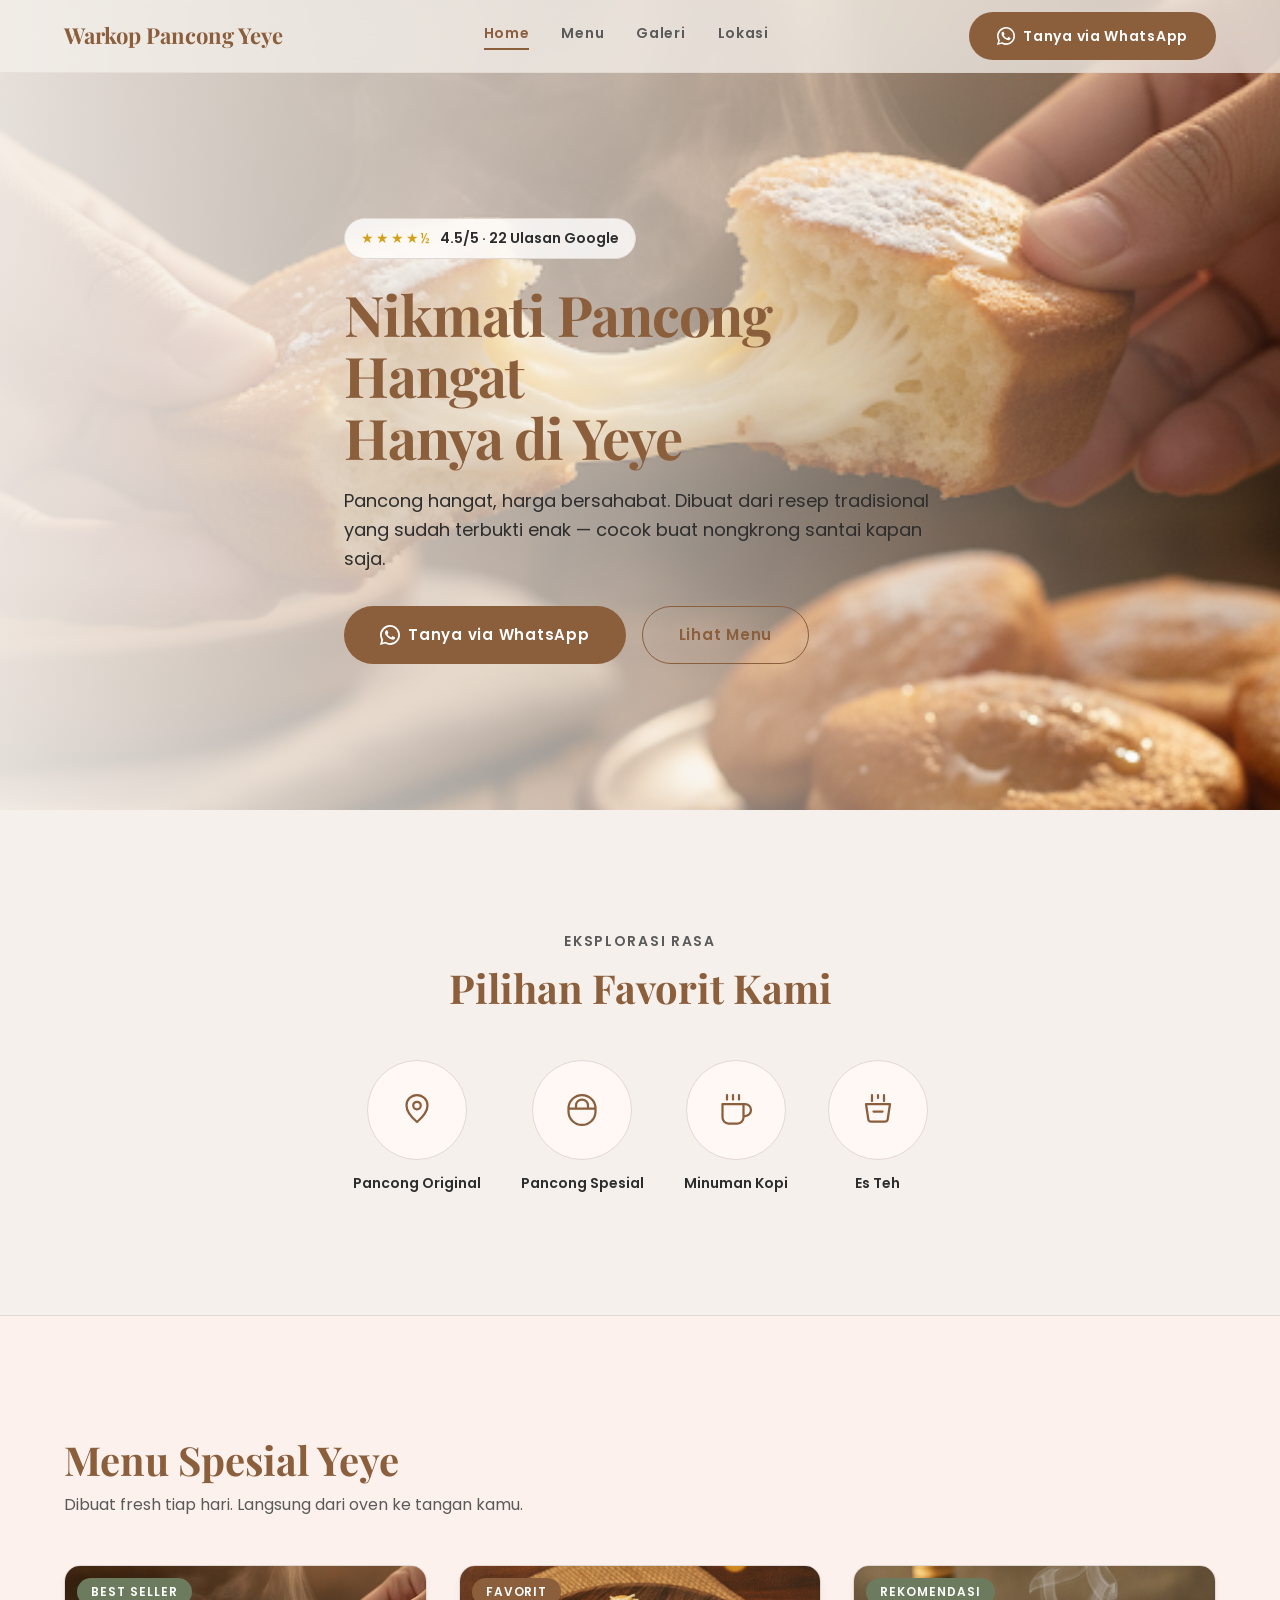
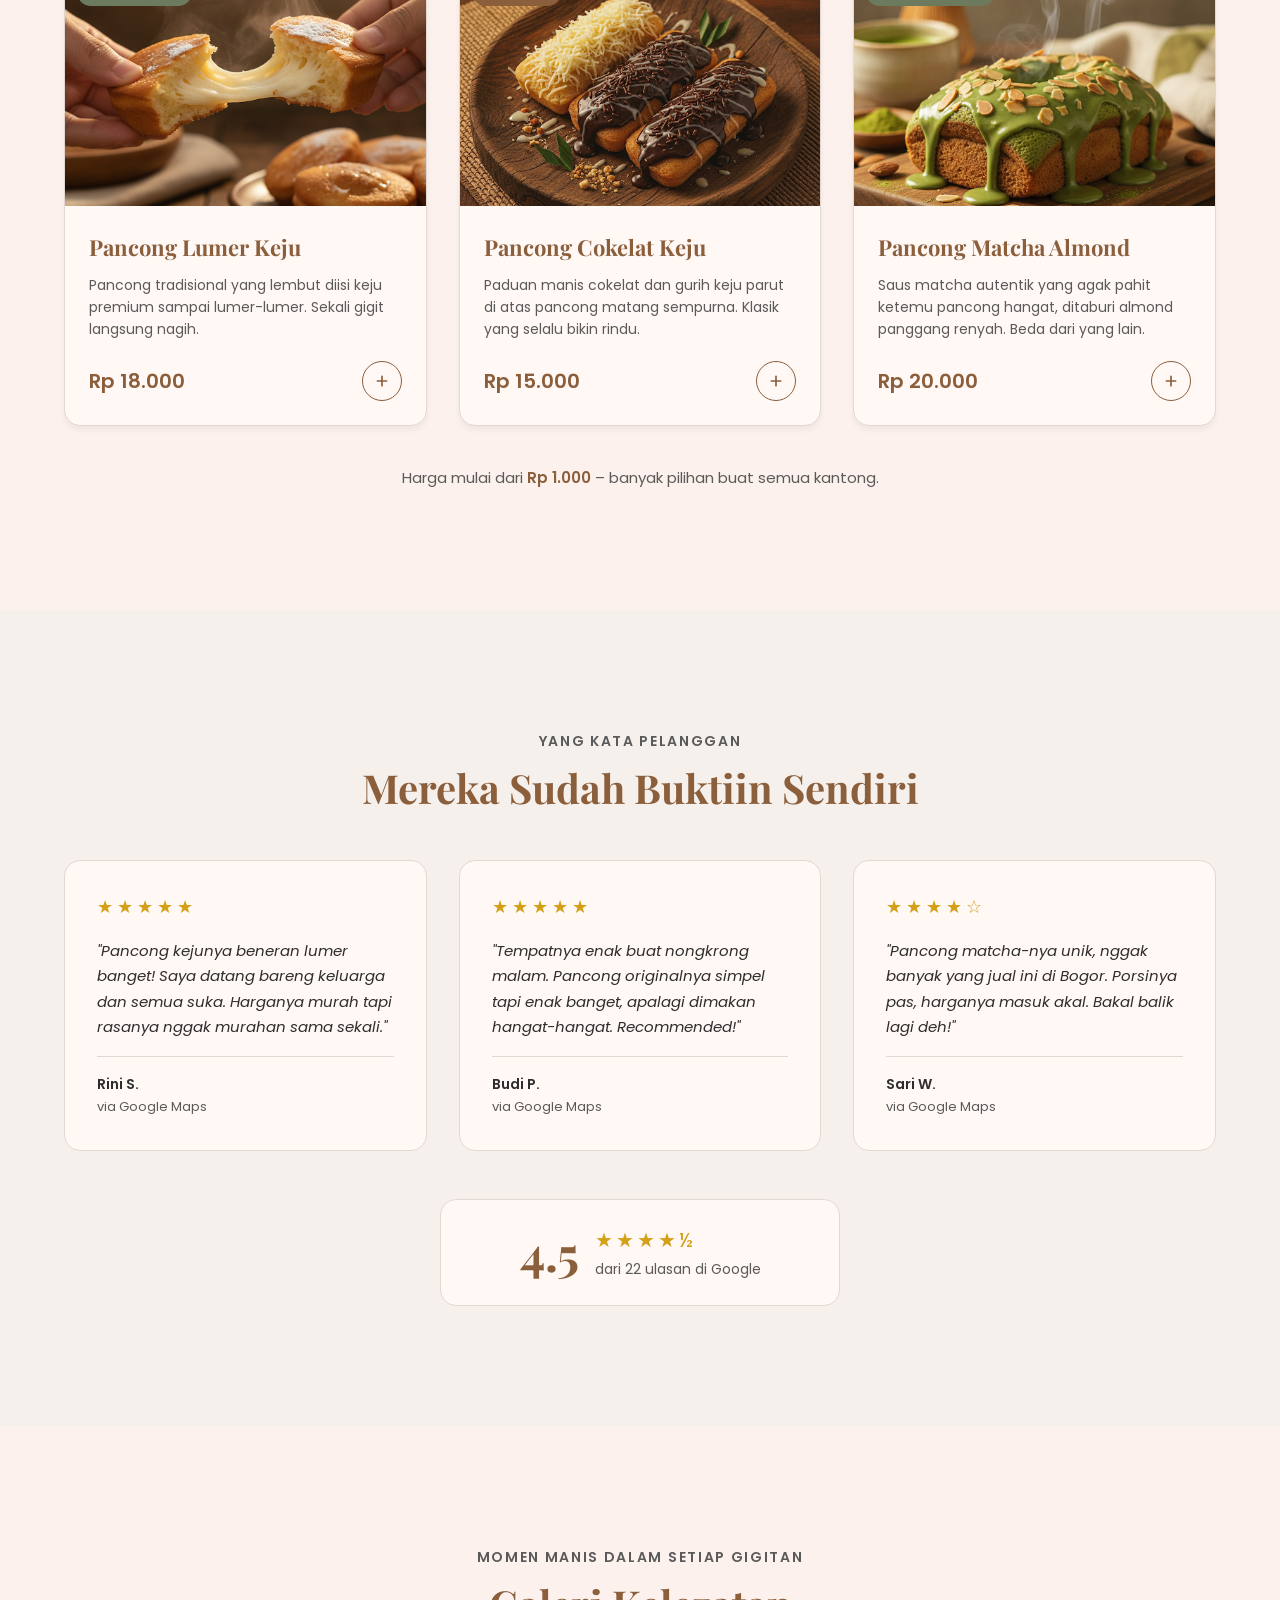
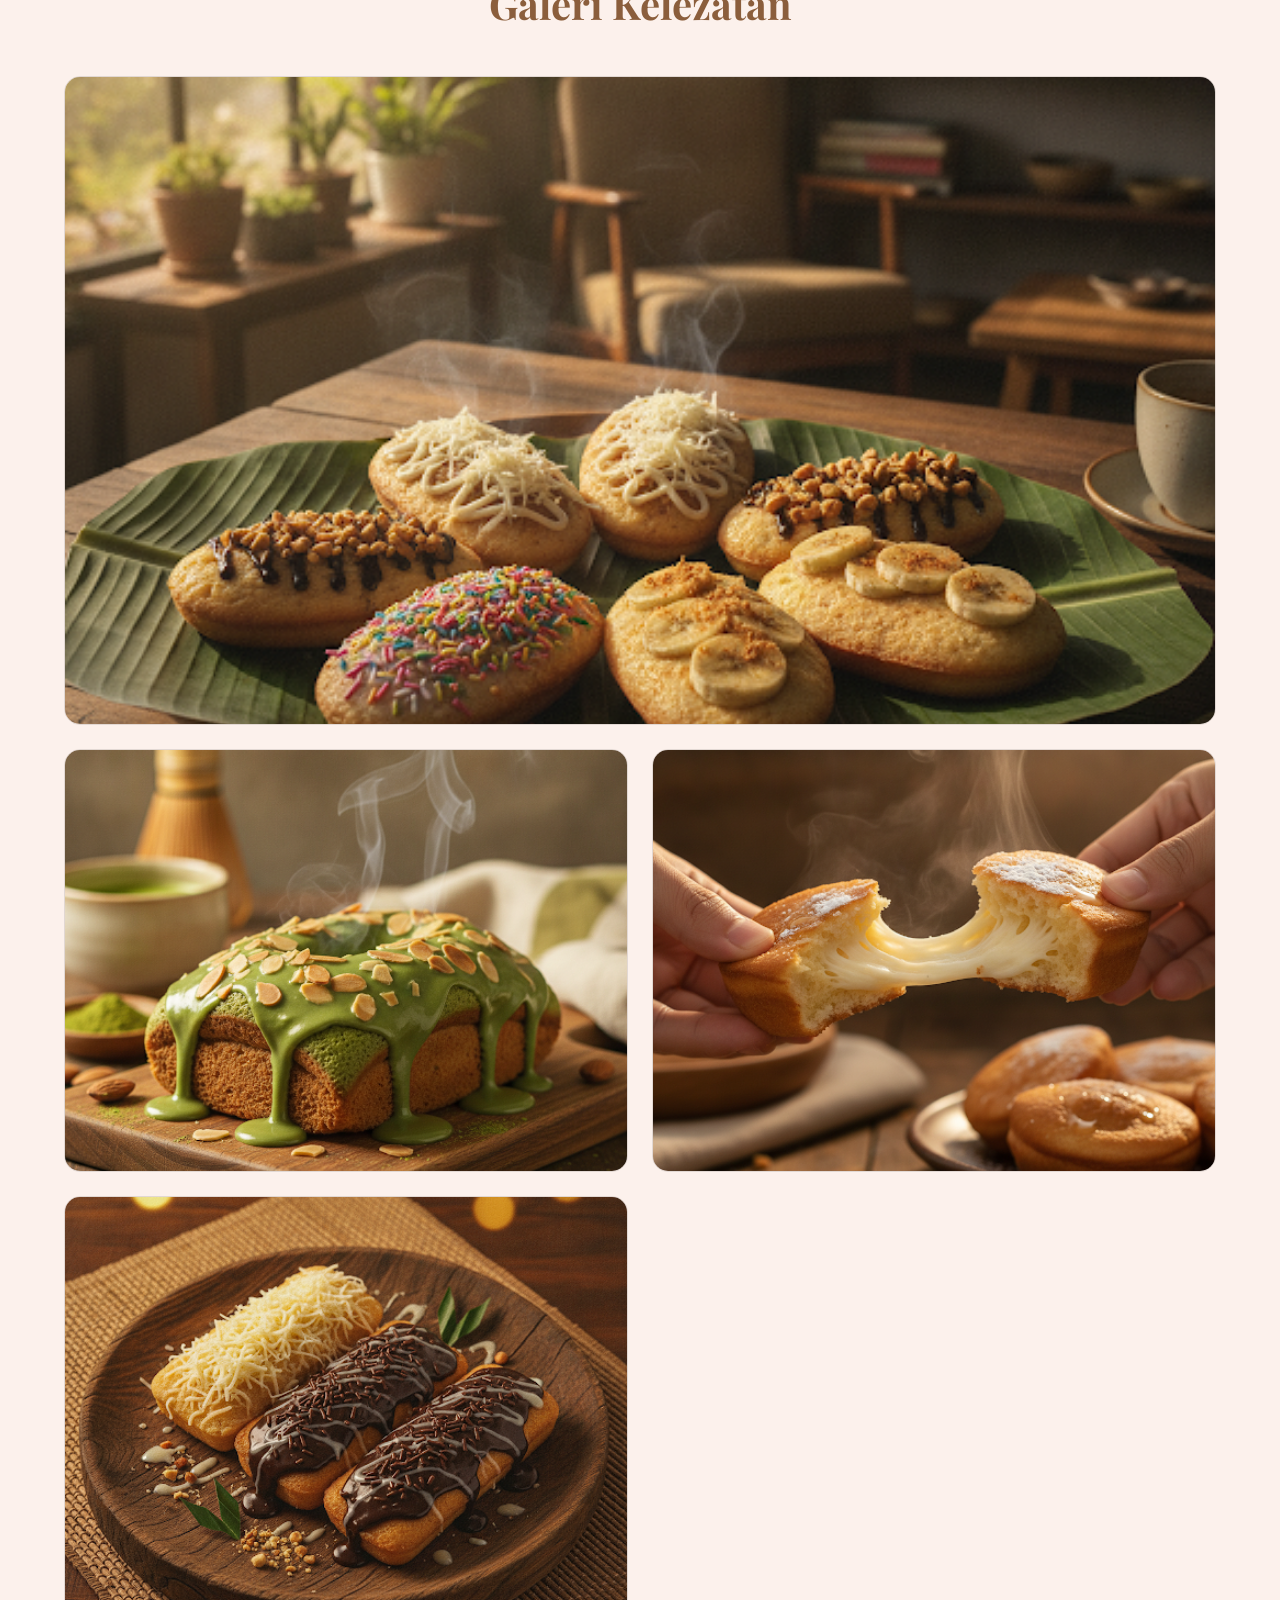
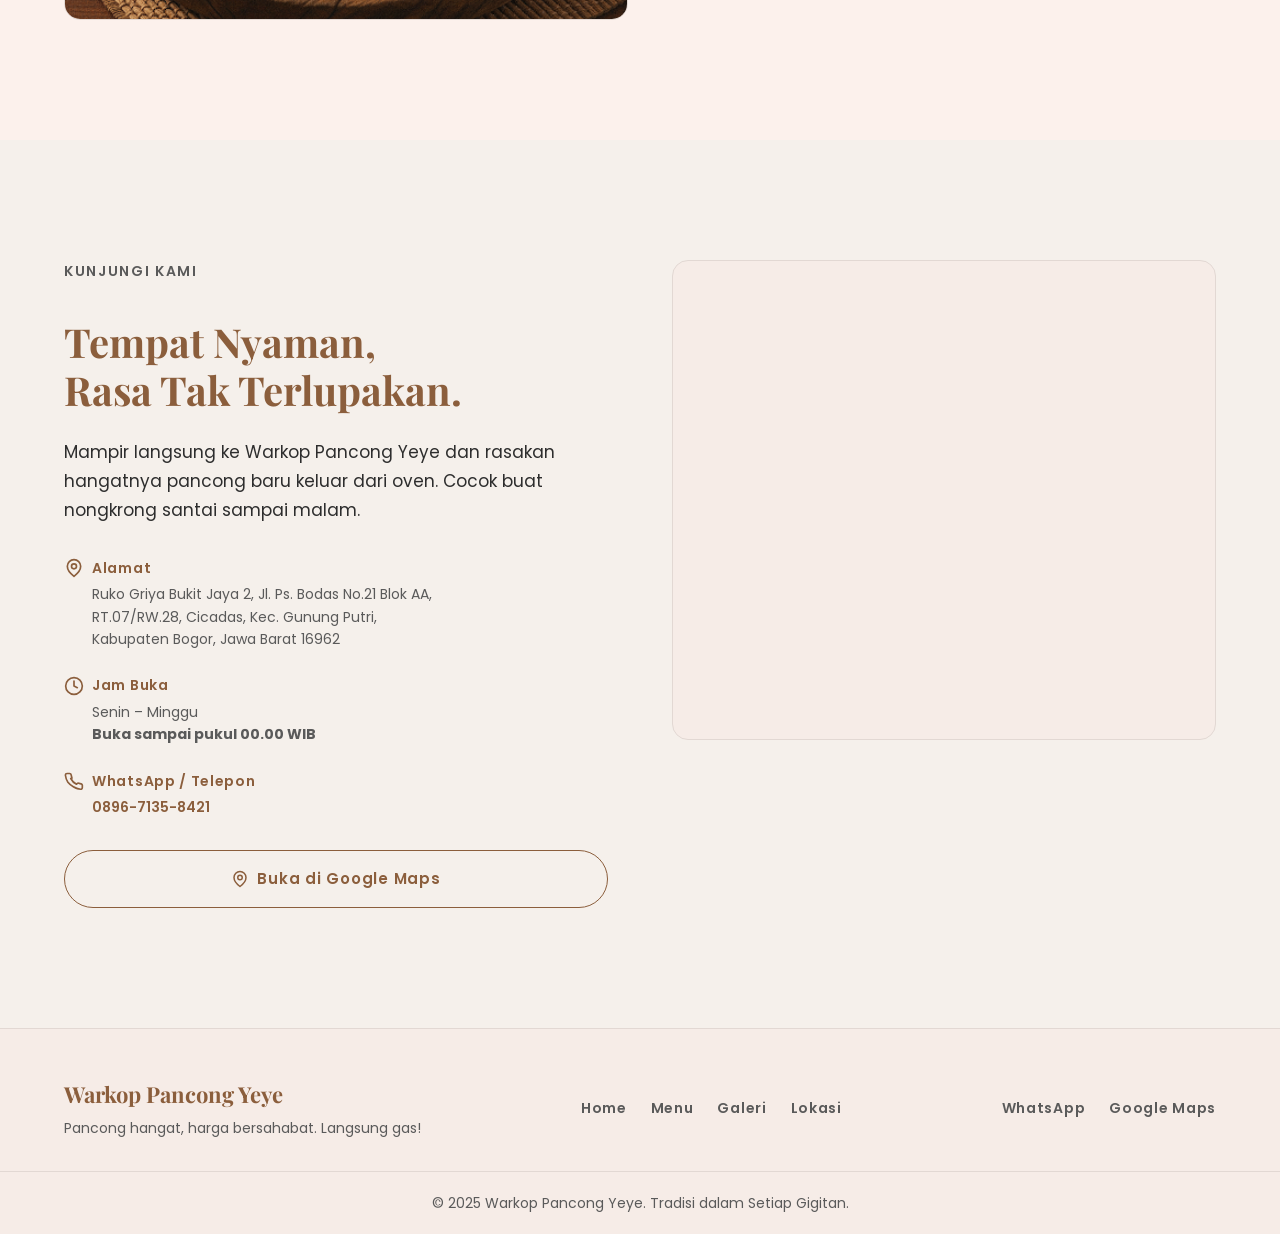
==== index.html @ 8c271899 "Initial commit" ====
<!DOCTYPE html>
<html lang="id">
<head>
  <meta charset="UTF-8" />
  <meta name="viewport" content="width=device-width, initial-scale=1.0" />

  <!-- SEO Primary -->
  <title>Warkop Pancong Yeye – Pancong Hangat di Bogor, Harga Mulai Rp 1.000</title>
  <link rel="icon" type="image/svg+xml" href="data:image/svg+xml,<svg xmlns='http://www.w3.org/2000/svg' viewBox='0 0 100 100'><text y='.9em' font-size='90'>☕</text></svg>" />
  <meta name="description" content="Warkop Pancong Yeye, warkop lokal di Bogor yang menjual kue pancong hangat dengan topping keju, cokelat, dan matcha. Rating 4.5/5 dari Google. Harga Rp 1.000–Rp 25.000. Buka sampai tengah malam!" />
  <meta name="robots" content="index, follow" />
  <link rel="canonical" href="https://warkoppancongyeye.id/" />

  <!-- Open Graph -->
  <meta property="og:type" content="restaurant" />
  <meta property="og:site_name" content="Warkop Pancong Yeye" />
  <meta property="og:title" content="Warkop Pancong Yeye – Pancong Hangat di Bogor" />
  <meta property="og:description" content="Pancong hangat, harga bersahabat. Rating 4.5/5 dari 22 ulasan Google. Mampir ke Warkop Pancong Yeye di Gunung Putri, Bogor!" />
  <meta property="og:image" content="stitch_assets/Pancong_Cheese_Pull_Apart.jpg" />
  <meta property="og:url" content="https://warkoppancongyeye.id/" />
  <meta property="og:locale" content="id_ID" />

  <!-- Google Fonts -->
  <link rel="preconnect" href="https://fonts.googleapis.com" />
  <link rel="preconnect" href="https://fonts.gstatic.com" crossorigin />
  <link
    rel="stylesheet"
    href="https://fonts.googleapis.com/css2?family=Playfair+Display:wght@700&family=Poppins:wght@400;600&display=swap"
    media="print"
    onload="this.media='all'"
  />

  <!-- Stylesheet -->
  <link rel="stylesheet" href="style.css" media="print" onload="this.media='all'" />
  <noscript>
    <link rel="stylesheet" href="https://fonts.googleapis.com/css2?family=Playfair+Display:wght@700&family=Poppins:wght@400;600&display=swap" />
    <link rel="stylesheet" href="style.css" />
  </noscript>

  <!-- Schema Markup JSON-LD: CafeOrCoffeeShop -->
  <script type="application/ld+json">
  {
    "@context": "https://schema.org",
    "@type": "CafeOrCoffeeShop",
    "name": "Warkop Pancong Yeye",
    "description": "Warkop lokal di Bogor yang menjual kue pancong hangat dengan berbagai topping. Harga mulai Rp 1.000 hingga Rp 25.000.",
    "url": "https://warkoppancongyeye.id/",
    "telephone": "+6208967135-8421",
    "priceRange": "Rp 1.000 – Rp 25.000",
    "servesCuisine": "Indonesian",
    "aggregateRating": {
      "@type": "AggregateRating",
      "ratingValue": "4.5",
      "reviewCount": "22",
      "bestRating": "5"
    },
    "address": {
      "@type": "PostalAddress",
      "streetAddress": "Ruko Griya Bukit Jaya 2, Jl. Ps. Bodas No.21 Blok AA, RT.07/RW.28, Cicadas",
      "addressLocality": "Kecamatan Gunung Putri",
      "addressRegion": "Kabupaten Bogor",
      "postalCode": "16962",
      "addressCountry": "ID"
    },
    "geo": {
      "@type": "GeoCoordinates",
      "latitude": "-6.4603",
      "longitude": "106.9734"
    },
    "openingHoursSpecification": {
      "@type": "OpeningHoursSpecification",
      "dayOfWeek": ["Monday","Tuesday","Wednesday","Thursday","Friday","Saturday","Sunday"],
      "opens": "00:00",
      "closes": "00:00"
    },
    "image": "stitch_assets/Pancong_Cheese_Pull_Apart.jpg",
    "hasMap": "https://maps.google.com/?q=Warkop+Pancong+Yeye+Gunung+Putri+Bogor"
  }
  </script>
</head>
<body>

  <!-- ======================== HEADER / NAVBAR ======================== -->
  <header id="site-header" role="banner">
    <div class="nav-container">
      <a href="#hero" class="nav-logo" aria-label="Warkop Pancong Yeye – Kembali ke atas">
        Warkop Pancong Yeye
      </a>

      <!-- Desktop Nav -->
      <nav id="main-nav" aria-label="Navigasi utama">
        <a href="#hero" class="nav-link nav-link--active">Home</a>
        <a href="#menu" class="nav-link">Menu</a>
        <a href="#galeri" class="nav-link">Galeri</a>
        <a href="#lokasi" class="nav-link">Lokasi</a>
      </nav>

      <a
        href="https://wa.me/6208967135842"
        class="btn btn--primary btn--wa"
        target="_blank"
        rel="noopener noreferrer"
        aria-label="Tanya via WhatsApp – membuka tab baru"
      >
        <svg xmlns="http://www.w3.org/2000/svg" width="18" height="18" viewBox="0 0 24 24" fill="currentColor" aria-hidden="true" focusable="false">
          <path d="M17.472 14.382c-.297-.149-1.758-.867-2.03-.967-.273-.099-.471-.148-.67.15-.197.297-.767.966-.94 1.164-.173.199-.347.223-.644.075-.297-.15-1.255-.463-2.39-1.475-.883-.788-1.48-1.761-1.653-2.059-.173-.297-.018-.458.13-.606.134-.133.298-.347.446-.52.149-.174.198-.298.298-.497.099-.198.05-.371-.025-.52-.075-.149-.669-1.612-.916-2.207-.242-.579-.487-.5-.669-.51-.173-.008-.371-.01-.57-.01-.198 0-.52.074-.792.372-.272.297-1.04 1.016-1.04 2.479 0 1.462 1.065 2.875 1.213 3.074.149.198 2.096 3.2 5.077 4.487.709.306 1.262.489 1.694.625.712.227 1.36.195 1.871.118.571-.085 1.758-.719 2.006-1.413.248-.694.248-1.289.173-1.413-.074-.124-.272-.198-.57-.347z"/>
          <path d="M12 0C5.373 0 0 5.373 0 12c0 2.125.558 4.122 1.528 5.855L0 24l6.335-1.652A11.954 11.954 0 0 0 12 24c6.627 0 12-5.373 12-12S18.627 0 12 0zm0 21.818a9.818 9.818 0 0 1-5.006-1.37l-.36-.214-3.727.977.995-3.634-.234-.373A9.818 9.818 0 1 1 12 21.818z"/>
        </svg>
        Tanya via WhatsApp
      </a>

      <!-- Hamburger mobile -->
      <button
        id="hamburger-btn"
        class="hamburger"
        aria-controls="mobile-menu"
        aria-expanded="false"
        aria-label="Buka menu navigasi"
      >
        <span class="hamburger__bar"></span>
        <span class="hamburger__bar"></span>
        <span class="hamburger__bar"></span>
      </button>
    </div>

    <!-- Mobile Menu -->
    <div id="mobile-menu" class="mobile-menu" aria-hidden="true">
      <nav aria-label="Navigasi mobile">
        <a href="#hero" class="mobile-nav-link">Home</a>
        <a href="#menu" class="mobile-nav-link">Menu</a>
        <a href="#galeri" class="mobile-nav-link">Galeri</a>
        <a href="#lokasi" class="mobile-nav-link">Lokasi</a>
      </nav>
      <a
        href="https://wa.me/6208967135842"
        class="btn btn--primary btn--wa btn--full"
        target="_blank"
        rel="noopener noreferrer"
        aria-label="Tanya via WhatsApp – membuka tab baru"
      >
        Tanya via WhatsApp
      </a>
    </div>
  </header>

  <main id="main-content">

    <!-- ======================== HERO ======================== -->
    <section id="hero" class="hero" aria-labelledby="hero-heading">
      <div class="hero__bg-wrapper" aria-hidden="true">
        <img
          src="stitch_assets/Pancong_Cheese_Pull_Apart.jpg"
          alt=""
          class="hero__bg-img"
          width="1920"
          height="1080"
          fetchpriority="high"
        />
        <div class="hero__overlay"></div>
      </div>

      <div class="container hero__content">
        <!-- Rating Badge -->
        <div class="badge" role="img" aria-label="Rating 4.5 dari 5 berdasarkan 22 ulasan Google">
          <span class="badge__stars" aria-hidden="true">★★★★½</span>
          <span class="badge__text">4.5/5 · 22 Ulasan Google</span>
        </div>

        <h1 id="hero-heading" class="hero__title">
          Nikmati Pancong Hangat<br />Hanya di Yeye
        </h1>

        <p class="hero__subtitle">
          Pancong hangat, harga bersahabat. Dibuat dari resep tradisional yang sudah terbukti enak — cocok buat nongkrong santai kapan saja.
        </p>

        <div class="hero__cta-group">
          <a
            href="https://wa.me/6208967135842"
            class="btn btn--primary btn--lg btn--wa"
            target="_blank"
            rel="noopener noreferrer"
            aria-label="Tanya via WhatsApp – membuka tab baru"
          >
            <svg xmlns="http://www.w3.org/2000/svg" width="20" height="20" viewBox="0 0 24 24" fill="currentColor" aria-hidden="true" focusable="false">
              <path d="M17.472 14.382c-.297-.149-1.758-.867-2.03-.967-.273-.099-.471-.148-.67.15-.197.297-.767.966-.94 1.164-.173.199-.347.223-.644.075-.297-.15-1.255-.463-2.39-1.475-.883-.788-1.48-1.761-1.653-2.059-.173-.297-.018-.458.13-.606.134-.133.298-.347.446-.52.149-.174.198-.298.298-.497.099-.198.05-.371-.025-.52-.075-.149-.669-1.612-.916-2.207-.242-.579-.487-.5-.669-.51-.173-.008-.371-.01-.57-.01-.198 0-.52.074-.792.372-.272.297-1.04 1.016-1.04 2.479 0 1.462 1.065 2.875 1.213 3.074.149.198 2.096 3.2 5.077 4.487.709.306 1.262.489 1.694.625.712.227 1.36.195 1.871.118.571-.085 1.758-.719 2.006-1.413.248-.694.248-1.289.173-1.413-.074-.124-.272-.198-.57-.347z"/>
              <path d="M12 0C5.373 0 0 5.373 0 12c0 2.125.558 4.122 1.528 5.855L0 24l6.335-1.652A11.954 11.954 0 0 0 12 24c6.627 0 12-5.373 12-12S18.627 0 12 0zm0 21.818a9.818 9.818 0 0 1-5.006-1.37l-.36-.214-3.727.977.995-3.634-.234-.373A9.818 9.818 0 1 1 12 21.818z"/>
            </svg>
            Tanya via WhatsApp
          </a>
          <a href="#menu" class="btn btn--outline btn--lg">Lihat Menu</a>
        </div>
      </div>
    </section>

    <!-- ======================== KATEGORI IKON ======================== -->
    <section class="section categories" aria-labelledby="categories-heading">
      <div class="container">
        <div class="section__header section__header--center">
          <p class="section__eyebrow">Eksplorasi Rasa</p>
          <h2 id="categories-heading" class="section__title">Pilihan Favorit Kami</h2>
        </div>

        <div class="categories__grid" role="list">
          <!-- Cat 1 -->
          <div class="category-item" role="listitem">
            <div class="category-item__circle" aria-hidden="true">
              <svg xmlns="http://www.w3.org/2000/svg" width="36" height="36" viewBox="0 0 24 24" fill="none" stroke="currentColor" stroke-width="1.5" stroke-linecap="round" stroke-linejoin="round" aria-hidden="true" focusable="false">
                <path d="M12 2a7 7 0 0 1 7 7c0 4-3.5 8-7 11-3.5-3-7-7-7-11a7 7 0 0 1 7-7z"/>
                <circle cx="12" cy="9" r="2.5"/>
              </svg>
            </div>
            <span class="category-item__label">Pancong Original</span>
          </div>

          <!-- Cat 2 -->
          <div class="category-item" role="listitem">
            <div class="category-item__circle" aria-hidden="true">
              <svg xmlns="http://www.w3.org/2000/svg" width="36" height="36" viewBox="0 0 24 24" fill="none" stroke="currentColor" stroke-width="1.5" stroke-linecap="round" stroke-linejoin="round" aria-hidden="true" focusable="false">
                <path d="M3 11h18M3 11a9 9 0 0 1 18 0M3 11v2a9 9 0 0 0 18 0v-2M8 11V9a4 4 0 0 1 8 0v2"/>
              </svg>
            </div>
            <span class="category-item__label">Pancong Spesial</span>
          </div>

          <!-- Cat 3 -->
          <div class="category-item" role="listitem">
            <div class="category-item__circle" aria-hidden="true">
              <svg xmlns="http://www.w3.org/2000/svg" width="36" height="36" viewBox="0 0 24 24" fill="none" stroke="currentColor" stroke-width="1.5" stroke-linecap="round" stroke-linejoin="round" aria-hidden="true" focusable="false">
                <path d="M17 8h1a4 4 0 0 1 0 8h-1M3 8h14v9a4 4 0 0 1-4 4H7a4 4 0 0 1-4-4ZM6 2v3M10 2v3M14 2v3"/>
              </svg>
            </div>
            <span class="category-item__label">Minuman Kopi</span>
          </div>

          <!-- Cat 4 -->
          <div class="category-item" role="listitem">
            <div class="category-item__circle" aria-hidden="true">
              <svg xmlns="http://www.w3.org/2000/svg" width="36" height="36" viewBox="0 0 24 24" fill="none" stroke="currentColor" stroke-width="1.5" stroke-linecap="round" stroke-linejoin="round" aria-hidden="true" focusable="false">
                <path d="M8 2v4M12 2v2M16 2v4M4 8h16l-1.5 10a2 2 0 0 1-2 1.8H7.5a2 2 0 0 1-2-1.8Z"/>
                <path d="M9 13h6"/>
              </svg>
            </div>
            <span class="category-item__label">Es Teh</span>
          </div>
        </div>
      </div>
    </section>

    <!-- ======================== MENU ======================== -->
    <section id="menu" class="section menu" aria-labelledby="menu-heading">
      <div class="container">
        <div class="section__header">
          <div>
            <h2 id="menu-heading" class="section__title">Menu Spesial Yeye</h2>
            <p class="section__subtitle">Dibuat fresh tiap hari. Langsung dari oven ke tangan kamu.</p>
          </div>
        </div>

        <div class="menu__grid">

          <!-- Card 1: Pancong Lumer Keju -->
          <article class="menu-card" aria-label="Pancong Lumer Keju">
            <div class="menu-card__img-wrap">
              <button
                class="menu-card__img-btn"
                aria-label="Lihat foto Pancong Lumer Keju lebih besar"
                data-lightbox-src="stitch_assets/Pancong_Cheese_Pull_Apart.jpg"
                data-lightbox-alt="Pancong Lumer Keju Warkop Pancong Yeye – keju meleleh dari dalam pancong yang masih mengepul"
                data-lightbox-caption="Pancong Lumer Keju — Rp 18.000"
              >
                <img
                  src="stitch_assets/Pancong_Cheese_Pull_Apart.jpg"
                  alt="Pancong Lumer Keju Warkop Pancong Yeye – keju meleleh dari dalam pancong yang masih mengepul"
                  class="menu-card__img"
                  width="600"
                  height="400"
                  loading="lazy"
                />
                <span class="menu-card__zoom-hint" aria-hidden="true">
                  <svg xmlns="http://www.w3.org/2000/svg" width="20" height="20" viewBox="0 0 24 24" fill="none" stroke="currentColor" stroke-width="2" stroke-linecap="round" stroke-linejoin="round"><circle cx="11" cy="11" r="8"/><path d="M21 21l-4.35-4.35M11 8v6M8 11h6"/></svg>
                </span>
              </button>
              <span class="menu-card__badge menu-card__badge--green">Best Seller</span>
            </div>
            <div class="menu-card__body">
              <h3 class="menu-card__name">Pancong Lumer Keju</h3>
              <p class="menu-card__desc">Pancong tradisional yang lembut diisi keju premium sampai lumer-lumer. Sekali gigit langsung nagih.</p>
              <div class="menu-card__footer">
                <span class="menu-card__price">Rp 18.000</span>
                <a
                  href="https://wa.me/6208967135842?text=Halo%20Kak%2C%20Pancong%20Lumer%20Keju%20ready%20ga%20ya%3F"
                  class="menu-card__order-btn"
                  target="_blank"
                  rel="noopener noreferrer"
                  aria-label="Pesan Pancong Lumer Keju via WhatsApp"
                >
                  <svg xmlns="http://www.w3.org/2000/svg" width="16" height="16" viewBox="0 0 24 24" fill="none" stroke="currentColor" stroke-width="2.5" stroke-linecap="round" stroke-linejoin="round" aria-hidden="true" focusable="false"><path d="M12 5v14M5 12h14"/></svg>
                </a>
              </div>
            </div>
          </article>

          <!-- Card 2: Pancong Cokelat Keju -->
          <article class="menu-card" aria-label="Pancong Cokelat Keju">
            <div class="menu-card__img-wrap">
              <button
                class="menu-card__img-btn"
                aria-label="Lihat foto Pancong Cokelat Keju lebih besar"
                data-lightbox-src="stitch_assets/Pancong_Chocolate_Cheese.jpg"
                data-lightbox-alt="Pancong Cokelat Keju Warkop Pancong Yeye – cokelat dan keju parut di atas pancong gurih"
                data-lightbox-caption="Pancong Cokelat Keju — Rp 15.000"
              >
                <img
                  src="stitch_assets/Pancong_Chocolate_Cheese.jpg"
                  alt="Pancong Cokelat Keju Warkop Pancong Yeye – cokelat dan keju parut di atas pancong gurih"
                  class="menu-card__img"
                  width="600"
                  height="400"
                  loading="lazy"
                />
                <span class="menu-card__zoom-hint" aria-hidden="true">
                  <svg xmlns="http://www.w3.org/2000/svg" width="20" height="20" viewBox="0 0 24 24" fill="none" stroke="currentColor" stroke-width="2" stroke-linecap="round" stroke-linejoin="round"><circle cx="11" cy="11" r="8"/><path d="M21 21l-4.35-4.35M11 8v6M8 11h6"/></svg>
                </span>
              </button>
              <span class="menu-card__badge menu-card__badge--brown">Favorit</span>
            </div>
            <div class="menu-card__body">
              <h3 class="menu-card__name">Pancong Cokelat Keju</h3>
              <p class="menu-card__desc">Paduan manis cokelat dan gurih keju parut di atas pancong matang sempurna. Klasik yang selalu bikin rindu.</p>
              <div class="menu-card__footer">
                <span class="menu-card__price">Rp 15.000</span>
                <a
                  href="https://wa.me/6208967135842?text=Halo%20Kak%2C%20Pancong%20Cokelat%20Keju%20ready%20ga%20ya%3F"
                  class="menu-card__order-btn"
                  target="_blank"
                  rel="noopener noreferrer"
                  aria-label="Pesan Pancong Cokelat Keju via WhatsApp"
                >
                  <svg xmlns="http://www.w3.org/2000/svg" width="16" height="16" viewBox="0 0 24 24" fill="none" stroke="currentColor" stroke-width="2.5" stroke-linecap="round" stroke-linejoin="round" aria-hidden="true" focusable="false"><path d="M12 5v14M5 12h14"/></svg>
                </a>
              </div>
            </div>
          </article>

          <!-- Card 3: Pancong Matcha Almond -->
          <article class="menu-card" aria-label="Pancong Matcha Almond">
            <div class="menu-card__img-wrap">
              <button
                class="menu-card__img-btn"
                aria-label="Lihat foto Pancong Matcha Almond lebih besar"
                data-lightbox-src="stitch_assets/Pancong_Matcha_Almonds.jpg"
                data-lightbox-alt="Pancong Matcha Almond Warkop Pancong Yeye – saus matcha hijau mengalir di atas pancong dengan taburan almond"
                data-lightbox-caption="Pancong Matcha Almond — Rp 20.000"
              >
                <img
                  src="stitch_assets/Pancong_Matcha_Almonds.jpg"
                  alt="Pancong Matcha Almond Warkop Pancong Yeye – saus matcha hijau mengalir di atas pancong dengan taburan almond"
                  class="menu-card__img"
                  width="600"
                  height="400"
                  loading="lazy"
                />
                <span class="menu-card__zoom-hint" aria-hidden="true">
                  <svg xmlns="http://www.w3.org/2000/svg" width="20" height="20" viewBox="0 0 24 24" fill="none" stroke="currentColor" stroke-width="2" stroke-linecap="round" stroke-linejoin="round"><circle cx="11" cy="11" r="8"/><path d="M21 21l-4.35-4.35M11 8v6M8 11h6"/></svg>
                </span>
              </button>
              <span class="menu-card__badge menu-card__badge--green">Rekomendasi</span>
            </div>
            <div class="menu-card__body">
              <h3 class="menu-card__name">Pancong Matcha Almond</h3>
              <p class="menu-card__desc">Saus matcha autentik yang agak pahit ketemu pancong hangat, ditaburi almond panggang renyah. Beda dari yang lain.</p>
              <div class="menu-card__footer">
                <span class="menu-card__price">Rp 20.000</span>
                <a
                  href="https://wa.me/6208967135842?text=Halo%20Kak%2C%20Pancong%20Matcha%20Almond%20ready%20ga%20ya%3F"
                  class="menu-card__order-btn"
                  target="_blank"
                  rel="noopener noreferrer"
                  aria-label="Pesan Pancong Matcha Almond via WhatsApp"
                >
                  <svg xmlns="http://www.w3.org/2000/svg" width="16" height="16" viewBox="0 0 24 24" fill="none" stroke="currentColor" stroke-width="2.5" stroke-linecap="round" stroke-linejoin="round" aria-hidden="true" focusable="false"><path d="M12 5v14M5 12h14"/></svg>
                </a>
              </div>
            </div>
          </article>

        </div>
        <!-- Harga info -->
        <p class="menu__price-note">Harga mulai dari <strong>Rp 1.000</strong> – banyak pilihan buat semua kantong.</p>
      </div>
    </section>

    <!-- ======================== SOCIAL PROOF / ULASAN ======================== -->
    <section class="section reviews" aria-labelledby="reviews-heading">
      <div class="container">
        <div class="section__header section__header--center">
          <p class="section__eyebrow">Yang Kata Pelanggan</p>
          <h2 id="reviews-heading" class="section__title">Mereka Sudah Buktiin Sendiri</h2>
        </div>

        <div class="reviews__grid">
          <article class="review-card" aria-label="Ulasan dari Rini S.">
            <div class="review-card__stars" aria-label="Rating 5 dari 5 bintang">
              <span aria-hidden="true">★★★★★</span>
            </div>
            <blockquote class="review-card__text">
              "Pancong kejunya beneran lumer banget! Saya datang bareng keluarga dan semua suka. Harganya murah tapi rasanya nggak murahan sama sekali."
            </blockquote>
            <footer class="review-card__author">
              <span class="review-card__name">Rini S.</span>
              <span class="review-card__source">via Google Maps</span>
            </footer>
          </article>

          <article class="review-card" aria-label="Ulasan dari Budi P.">
            <div class="review-card__stars" aria-label="Rating 5 dari 5 bintang">
              <span aria-hidden="true">★★★★★</span>
            </div>
            <blockquote class="review-card__text">
              "Tempatnya enak buat nongkrong malam. Pancong originalnya simpel tapi enak banget, apalagi dimakan hangat-hangat. Recommended!"
            </blockquote>
            <footer class="review-card__author">
              <span class="review-card__name">Budi P.</span>
              <span class="review-card__source">via Google Maps</span>
            </footer>
          </article>

          <article class="review-card" aria-label="Ulasan dari Sari W.">
            <div class="review-card__stars" aria-label="Rating 4 dari 5 bintang">
              <span aria-hidden="true">★★★★☆</span>
            </div>
            <blockquote class="review-card__text">
              "Pancong matcha-nya unik, nggak banyak yang jual ini di Bogor. Porsinya pas, harganya masuk akal. Bakal balik lagi deh!"
            </blockquote>
            <footer class="review-card__author">
              <span class="review-card__name">Sari W.</span>
              <span class="review-card__source">via Google Maps</span>
            </footer>
          </article>
        </div>

        <div class="reviews__summary" role="img" aria-label="Rating keseluruhan 4.5 dari 5 bintang berdasarkan 22 ulasan Google">
          <span class="reviews__score">4.5</span>
          <div>
            <div class="reviews__stars" aria-hidden="true">★★★★½</div>
            <div class="reviews__count">dari 22 ulasan di Google</div>
          </div>
        </div>
      </div>
    </section>

    <!-- ======================== GALERI ======================== -->
    <section id="galeri" class="section gallery" aria-labelledby="gallery-heading">
      <div class="container">
        <div class="section__header section__header--center">
          <p class="section__eyebrow">Momen Manis dalam Setiap Gigitan</p>
          <h2 id="gallery-heading" class="section__title">Galeri Kelezatan</h2>
        </div>

        <div class="gallery__grid">

          <button
            class="gallery__item gallery__item--large"
            aria-label="Lihat foto berbagai pancong di atas daun pisang lebih besar"
            data-lightbox-src="stitch_assets/Pancong_Variety_Banana_Leaf.jpg"
            data-lightbox-alt="Berbagai macam kue pancong Warkop Pancong Yeye disajikan di atas daun pisang"
            data-lightbox-caption="Berbagai Varian Pancong Yeye"
          >
            <img
              src="stitch_assets/Pancong_Variety_Banana_Leaf.jpg"
              alt="Berbagai macam kue pancong Warkop Pancong Yeye disajikan di atas daun pisang"
              class="gallery__img"
              width="800"
              height="600"
              loading="lazy"
            />
            <span class="gallery__zoom-hint" aria-hidden="true">
              <svg xmlns="http://www.w3.org/2000/svg" width="22" height="22" viewBox="0 0 24 24" fill="none" stroke="currentColor" stroke-width="2" stroke-linecap="round" stroke-linejoin="round"><circle cx="11" cy="11" r="8"/><path d="M21 21l-4.35-4.35M11 8v6M8 11h6"/></svg>
            </span>
          </button>

          <button
            class="gallery__item"
            aria-label="Lihat foto pancong matcha almond lebih besar"
            data-lightbox-src="stitch_assets/Pancong_Matcha_Almonds.jpg"
            data-lightbox-alt="Pancong Matcha Almond Warkop Pancong Yeye dengan saus matcha dan taburan almond panggang"
            data-lightbox-caption="Pancong Matcha Almond"
          >
            <img
              src="stitch_assets/Pancong_Matcha_Almonds.jpg"
              alt="Pancong Matcha Almond Warkop Pancong Yeye dengan saus matcha dan taburan almond panggang"
              class="gallery__img"
              width="600"
              height="500"
              loading="lazy"
            />
            <span class="gallery__zoom-hint" aria-hidden="true">
              <svg xmlns="http://www.w3.org/2000/svg" width="22" height="22" viewBox="0 0 24 24" fill="none" stroke="currentColor" stroke-width="2" stroke-linecap="round" stroke-linejoin="round"><circle cx="11" cy="11" r="8"/><path d="M21 21l-4.35-4.35M11 8v6M8 11h6"/></svg>
            </span>
          </button>

          <button
            class="gallery__item"
            aria-label="Lihat foto pancong keju lumer lebih besar"
            data-lightbox-src="stitch_assets/Pancong_Cheese_Pull_Apart.jpg"
            data-lightbox-alt="Pancong Keju Lumer Warkop Pancong Yeye – tangan menarik pancong dan keju meleleh"
            data-lightbox-caption="Pancong Lumer Keju"
          >
            <img
              src="stitch_assets/Pancong_Cheese_Pull_Apart.jpg"
              alt="Pancong Keju Lumer Warkop Pancong Yeye – tangan menarik pancong dan keju meleleh"
              class="gallery__img"
              width="600"
              height="500"
              loading="lazy"
            />
            <span class="gallery__zoom-hint" aria-hidden="true">
              <svg xmlns="http://www.w3.org/2000/svg" width="22" height="22" viewBox="0 0 24 24" fill="none" stroke="currentColor" stroke-width="2" stroke-linecap="round" stroke-linejoin="round"><circle cx="11" cy="11" r="8"/><path d="M21 21l-4.35-4.35M11 8v6M8 11h6"/></svg>
            </span>
          </button>

          <button
            class="gallery__item"
            aria-label="Lihat foto pancong cokelat keju lebih besar"
            data-lightbox-src="stitch_assets/Pancong_Chocolate_Cheese.jpg"
            data-lightbox-alt="Pancong Cokelat Keju Warkop Pancong Yeye disajikan di atas piring kayu"
            data-lightbox-caption="Pancong Cokelat Keju"
          >
            <img
              src="stitch_assets/Pancong_Chocolate_Cheese.jpg"
              alt="Pancong Cokelat Keju Warkop Pancong Yeye disajikan di atas piring kayu"
              class="gallery__img"
              width="600"
              height="500"
              loading="lazy"
            />
            <span class="gallery__zoom-hint" aria-hidden="true">
              <svg xmlns="http://www.w3.org/2000/svg" width="22" height="22" viewBox="0 0 24 24" fill="none" stroke="currentColor" stroke-width="2" stroke-linecap="round" stroke-linejoin="round"><circle cx="11" cy="11" r="8"/><path d="M21 21l-4.35-4.35M11 8v6M8 11h6"/></svg>
            </span>
          </button>

        </div>
      </div>
    </section>

    <!-- ======================== LOKASI & KONTAK ======================== -->
    <section id="lokasi" class="section location" aria-labelledby="location-heading">
      <div class="container">
        <div class="location__grid">

          <!-- Info -->
          <div class="location__info">
            <p class="section__eyebrow">Kunjungi Kami</p>
            <h2 id="location-heading" class="section__title">Tempat Nyaman,<br />Rasa Tak Terlupakan.</h2>
            <p class="location__desc">
              Mampir langsung ke Warkop Pancong Yeye dan rasakan hangatnya pancong baru keluar dari oven. Cocok buat nongkrong santai sampai malam.
            </p>

            <dl class="location__details">
              <div class="location__detail-item">
                <dt class="location__detail-label">
                  <svg xmlns="http://www.w3.org/2000/svg" width="20" height="20" viewBox="0 0 24 24" fill="none" stroke="currentColor" stroke-width="2" stroke-linecap="round" stroke-linejoin="round" aria-hidden="true" focusable="false"><path d="M20 10c0 6-8 12-8 12s-8-6-8-12a8 8 0 0 1 16 0Z"/><circle cx="12" cy="10" r="3"/></svg>
                  Alamat
                </dt>
                <dd class="location__detail-value">
                  Ruko Griya Bukit Jaya 2, Jl. Ps. Bodas No.21 Blok AA,<br />
                  RT.07/RW.28, Cicadas, Kec. Gunung Putri,<br />
                  Kabupaten Bogor, Jawa Barat 16962
                </dd>
              </div>

              <div class="location__detail-item">
                <dt class="location__detail-label">
                  <svg xmlns="http://www.w3.org/2000/svg" width="20" height="20" viewBox="0 0 24 24" fill="none" stroke="currentColor" stroke-width="2" stroke-linecap="round" stroke-linejoin="round" aria-hidden="true" focusable="false"><circle cx="12" cy="12" r="10"/><polyline points="12 6 12 12 16 14"/></svg>
                  Jam Buka
                </dt>
                <dd class="location__detail-value">
                  Senin – Minggu<br />
                  <strong>Buka sampai pukul 00.00 WIB</strong>
                </dd>
              </div>

              <div class="location__detail-item">
                <dt class="location__detail-label">
                  <svg xmlns="http://www.w3.org/2000/svg" width="20" height="20" viewBox="0 0 24 24" fill="none" stroke="currentColor" stroke-width="2" stroke-linecap="round" stroke-linejoin="round" aria-hidden="true" focusable="false"><path d="M22 16.92v3a2 2 0 0 1-2.18 2 19.79 19.79 0 0 1-8.63-3.07A19.5 19.5 0 0 1 4.7 13.5a19.79 19.79 0 0 1-3.07-8.67A2 2 0 0 1 3.61 3h3a2 2 0 0 1 2 1.72 12.84 12.84 0 0 0 .7 2.81 2 2 0 0 1-.45 2.11L8.09 9a16 16 0 0 0 6.89 6.89l.72-.72a2 2 0 0 1 2.11-.45 12.84 12.84 0 0 0 2.81.7A2 2 0 0 1 22 16.92z"/></svg>
                  WhatsApp / Telepon
                </dt>
                <dd class="location__detail-value">
                  <a href="tel:+6208967135842" class="location__phone-link">0896-7135-8421</a>
                </dd>
              </div>
            </dl>

            <a
              href="https://maps.google.com/?q=Warkop+Pancong+Yeye+Gunung+Putri+Bogor"
              class="btn btn--outline btn--lg"
              target="_blank"
              rel="noopener noreferrer"
              aria-label="Buka lokasi Warkop Pancong Yeye di Google Maps – membuka tab baru"
            >
              <svg xmlns="http://www.w3.org/2000/svg" width="18" height="18" viewBox="0 0 24 24" fill="none" stroke="currentColor" stroke-width="2" stroke-linecap="round" stroke-linejoin="round" aria-hidden="true" focusable="false"><path d="M20 10c0 6-8 12-8 12s-8-6-8-12a8 8 0 0 1 16 0Z"/><circle cx="12" cy="10" r="3"/></svg>
              Buka di Google Maps
            </a>
          </div>

          <!-- Map Embed -->
          <div class="location__map-wrap">
            <iframe
              class="location__map"
              title="Peta lokasi Warkop Pancong Yeye di Gunung Putri, Kabupaten Bogor"
              src="https://www.google.com/maps/embed?pb=!1m18!1m12!1m3!1d3963.4862!2d106.9734!3d-6.4603!2m3!1f0!2f0!3f0!3m2!1i1024!2i768!4f13.1!3m3!1m2!1s0x0%3A0x0!2zNsKwMjcnMzcuMSJTIDEwNsKwNTgnMjQuMiJF!5e0!3m2!1sid!2sid!4v1234567890"
              width="600"
              height="450"
              style="border:0;"
              allowfullscreen
              loading="lazy"
              referrerpolicy="no-referrer-when-downgrade"
            ></iframe>
          </div>

        </div>
      </div>
    </section>

  </main>

  <!-- ======================== FOOTER ======================== -->
  <footer class="site-footer" role="contentinfo">
    <div class="container site-footer__inner">
      <div class="site-footer__brand">
        <p class="site-footer__logo">Warkop Pancong Yeye</p>
        <p class="site-footer__tagline">Pancong hangat, harga bersahabat. Langsung gas!</p>
      </div>

      <nav class="site-footer__nav" aria-label="Navigasi footer">
        <a href="#hero" class="site-footer__link">Home</a>
        <a href="#menu" class="site-footer__link">Menu</a>
        <a href="#galeri" class="site-footer__link">Galeri</a>
        <a href="#lokasi" class="site-footer__link">Lokasi</a>
      </nav>

      <div class="site-footer__social">
        <a
          href="https://wa.me/6208967135842"
          class="site-footer__link"
          target="_blank"
          rel="noopener noreferrer"
          aria-label="Hubungi kami via WhatsApp"
        >WhatsApp</a>
        <a
          href="https://maps.google.com/?q=Warkop+Pancong+Yeye+Gunung+Putri+Bogor"
          class="site-footer__link"
          target="_blank"
          rel="noopener noreferrer"
          aria-label="Lihat lokasi kami di Google Maps"
        >Google Maps</a>
      </div>
    </div>
    <div class="site-footer__bottom">
      <p>© 2025 Warkop Pancong Yeye. Tradisi dalam Setiap Gigitan.</p>
    </div>
  </footer>

  <!-- ======================== LIGHTBOX MODAL ======================== -->
  <div
    id="lightbox"
    class="lightbox"
    role="dialog"
    aria-modal="true"
    aria-label="Tampilan foto diperbesar"
    aria-hidden="true"
    tabindex="-1"
  >
    <div class="lightbox__backdrop" id="lightbox-backdrop" aria-hidden="true"></div>
    <div class="lightbox__content">
      <button
        id="lightbox-close"
        class="lightbox__close"
        aria-label="Tutup tampilan foto"
        type="button"
      >
        <svg xmlns="http://www.w3.org/2000/svg" width="24" height="24" viewBox="0 0 24 24" fill="none" stroke="currentColor" stroke-width="2.5" stroke-linecap="round" stroke-linejoin="round" aria-hidden="true" focusable="false"><path d="M18 6 6 18M6 6l12 12"/></svg>
      </button>
      <figure class="lightbox__figure">
        <img
          id="lightbox-img"
          class="lightbox__img"
          src=""
          alt=""
          width="1200"
          height="800"
        />
        <figcaption id="lightbox-caption" class="lightbox__caption"></figcaption>
      </figure>
    </div>
  </div>

  <script src="script.js"></script>
</body>
</html>
---- style.css ----
/* ============================================================
   DESIGN SYSTEM – Warkop Pancong Yeye
   Earth Tones · Playfair Display + Poppins
   ============================================================ */

/* ---------- CSS Custom Properties ---------- */
:root {
  /* Palette */
  --primary:        #8B5E3C;
  --secondary:      #F5F0EB;
  --accent:         #6C7B5D;
  --text-main:      #2D2D2D;
  --text-secondary: #5A5A5A;
  --surface:        #FFF8F5;
  --surface-dim:    #E2D8D3;
  --surface-container: #F6ECE7;
  --surface-container-low: #FCF1EC;
  --white:          #FFFFFF;

  /* Typography */
  --font-heading: 'Playfair Display', Georgia, serif;
  --font-body:    'Poppins', Roboto, Inter, sans-serif;

  /* Spacing */
  --container-max: 1200px;
  --gutter:        24px;
  --section-gap:   120px;
  --section-gap-mobile: 64px;
  --base:          8px;

  /* Radius */
  --radius-sm: 8px;
  --radius-md: 16px;
  --radius-full: 9999px;

  /* Shadow */
  --shadow-card:     0 4px 6px rgba(0, 0, 0, 0.05);
  --shadow-card-hover: 0 8px 30px rgba(0, 0, 0, 0.07);
  --shadow-lg:       0 10px 40px rgba(0, 0, 0, 0.12);

  /* Transition */
  --ease: cubic-bezier(0.4, 0, 0.2, 1);
}

/* ---------- Reset ---------- */
*,
*::before,
*::after {
  margin: 0;
  padding: 0;
  box-sizing: border-box;
}

html {
  scroll-behavior: smooth;
  -webkit-text-size-adjust: 100%;
}

body {
  font-family: var(--font-body);
  font-weight: 400;
  font-size: 16px;
  line-height: 1.6;
  color: var(--text-main);
  background: var(--secondary);
  -webkit-font-smoothing: antialiased;
  -moz-osx-font-smoothing: grayscale;
  overflow-x: hidden;
}

img {
  display: block;
  max-width: 100%;
  height: auto;
}

a {
  text-decoration: none;
  color: inherit;
}

button {
  font-family: inherit;
  cursor: pointer;
  border: none;
  background: none;
}

ul, ol { list-style: none; }
dl, dt, dd { margin: 0; }
blockquote { margin: 0; }
figure { margin: 0; }

/* ---------- Container ---------- */
.container {
  width: 100%;
  max-width: var(--container-max);
  margin: 0 auto;
  padding: 0 var(--gutter);
}


/* ============================================================
   HEADER / NAVBAR
   ============================================================ */
#site-header {
  position: fixed;
  top: 0;
  left: 0;
  width: 100%;
  z-index: 100;
  background: rgba(245, 240, 235, 0.75);
  backdrop-filter: blur(16px);
  -webkit-backdrop-filter: blur(16px);
  border-bottom: 1px solid rgba(213, 195, 184, 0.3);
  transition: box-shadow 0.3s var(--ease);
}

#site-header.scrolled {
  box-shadow: 0 2px 20px rgba(0, 0, 0, 0.06);
}

.nav-container {
  max-width: var(--container-max);
  margin: 0 auto;
  padding: 0 var(--gutter);
  display: flex;
  align-items: center;
  justify-content: space-between;
  height: 72px;
}

.nav-logo {
  font-family: var(--font-heading);
  font-weight: 700;
  font-size: 22px;
  color: var(--primary);
  white-space: nowrap;
}

#main-nav {
  display: flex;
  gap: 32px;
}

.nav-link {
  font-family: var(--font-body);
  font-weight: 600;
  font-size: 14px;
  letter-spacing: 0.05em;
  color: var(--text-secondary);
  transition: color 0.3s var(--ease);
  padding-bottom: 4px;
}

.nav-link:hover,
.nav-link:focus-visible {
  color: var(--primary);
}

.nav-link--active {
  color: var(--primary);
  border-bottom: 2px solid var(--primary);
}

/* WA button in nav */
.btn--wa svg {
  flex-shrink: 0;
}

/* Hamburger – hidden on desktop */
.hamburger {
  display: none;
  flex-direction: column;
  gap: 5px;
  padding: 8px;
  z-index: 110;
}

.hamburger__bar {
  display: block;
  width: 24px;
  height: 2px;
  background: var(--primary);
  border-radius: 2px;
  transition: transform 0.3s var(--ease), opacity 0.3s var(--ease);
}

.hamburger[aria-expanded="true"] .hamburger__bar:nth-child(1) {
  transform: translateY(7px) rotate(45deg);
}
.hamburger[aria-expanded="true"] .hamburger__bar:nth-child(2) {
  opacity: 0;
}
.hamburger[aria-expanded="true"] .hamburger__bar:nth-child(3) {
  transform: translateY(-7px) rotate(-45deg);
}

/* Mobile menu panel */
.mobile-menu {
  display: none;
  flex-direction: column;
  gap: 16px;
  padding: 24px;
  background: var(--secondary);
  border-top: 1px solid var(--surface-dim);
}

.mobile-menu[aria-hidden="false"] {
  display: flex;
}

.mobile-nav-link {
  font-family: var(--font-body);
  font-weight: 600;
  font-size: 16px;
  color: var(--text-main);
  padding: 12px 0;
  border-bottom: 1px solid var(--surface-dim);
  transition: color 0.2s var(--ease);
}

.mobile-nav-link:hover,
.mobile-nav-link:focus-visible {
  color: var(--primary);
}


/* ============================================================
   BUTTONS
   ============================================================ */
.btn {
  display: inline-flex;
  align-items: center;
  justify-content: center;
  gap: 8px;
  font-family: var(--font-body);
  font-weight: 600;
  font-size: 14px;
  letter-spacing: 0.05em;
  border-radius: var(--radius-full);
  transition: transform 0.2s var(--ease), box-shadow 0.3s var(--ease), background 0.3s var(--ease), color 0.3s var(--ease);
  white-space: nowrap;
}

.btn:focus-visible {
  outline: 3px solid var(--primary);
  outline-offset: 3px;
}

.btn--primary {
  background: var(--primary);
  color: var(--white);
  padding: 12px 28px;
  min-height: 48px;
}

.btn--primary:hover {
  transform: scale(1.02);
  box-shadow: var(--shadow-lg);
}

.btn--outline {
  background: transparent;
  color: var(--primary);
  border: 1.5px solid var(--primary);
  padding: 12px 28px;
  min-height: 48px;
}

.btn--outline:hover {
  background: var(--primary);
  color: var(--white);
}

.btn--lg {
  padding: 16px 36px;
  font-size: 15px;
}

.btn--full {
  width: 100%;
  text-align: center;
}


/* ============================================================
   SECTION SHARED
   ============================================================ */
.section {
  padding: var(--section-gap) 0;
}

.section__header {
  margin-bottom: 48px;
}

.section__header--center {
  text-align: center;
}

.section__eyebrow {
  font-family: var(--font-body);
  font-weight: 600;
  font-size: 14px;
  letter-spacing: 0.12em;
  text-transform: uppercase;
  color: var(--text-secondary);
  margin-bottom: 12px;
}

.section__title {
  font-family: var(--font-heading);
  font-weight: 700;
  font-size: 40px;
  line-height: 1.2;
  color: var(--primary);
}

.section__subtitle {
  font-family: var(--font-body);
  font-weight: 400;
  font-size: 16px;
  color: var(--text-secondary);
  margin-top: 8px;
}


/* ============================================================
   HERO
   ============================================================ */
.hero {
  position: relative;
  min-height: 90vh;
  display: flex;
  align-items: center;
  overflow: hidden;
  padding-top: 72px; /* header offset */
}

.hero__bg-wrapper {
  position: absolute;
  inset: 0;
}

.hero__bg-img {
  width: 100%;
  height: 100%;
  object-fit: cover;
}

.hero__overlay {
  position: absolute;
  inset: 0;
  background: linear-gradient(
    to right,
    rgba(245, 240, 235, 0.92) 0%,
    rgba(245, 240, 235, 0.60) 50%,
    transparent 100%
  );
}

.hero__content {
  position: relative;
  z-index: 2;
  max-width: 640px;
  padding-top: 60px;
  padding-bottom: 60px;
}

.badge {
  display: inline-flex;
  align-items: center;
  gap: 8px;
  background: rgba(255, 255, 255, 0.8);
  backdrop-filter: blur(8px);
  -webkit-backdrop-filter: blur(8px);
  padding: 8px 16px;
  border-radius: var(--radius-full);
  border: 1px solid var(--surface-dim);
  margin-bottom: 24px;
}

.badge__stars {
  color: #D4A017;
  font-size: 14px;
  letter-spacing: 2px;
}

.badge__text {
  font-family: var(--font-body);
  font-weight: 600;
  font-size: 14px;
  color: var(--text-main);
}

.hero__title {
  font-family: var(--font-heading);
  font-weight: 700;
  font-size: 56px;
  line-height: 1.1;
  letter-spacing: -0.02em;
  color: var(--primary);
  margin-bottom: 20px;
}

.hero__subtitle {
  font-family: var(--font-body);
  font-weight: 400;
  font-size: 18px;
  line-height: 1.6;
  color: var(--text-main);
  margin-bottom: 32px;
}

.hero__cta-group {
  display: flex;
  flex-wrap: wrap;
  gap: 16px;
}


/* ============================================================
   CATEGORIES – Circular Icons
   ============================================================ */
.categories {
  border-bottom: 1px solid var(--surface-dim);
}

.categories__grid {
  display: flex;
  justify-content: center;
  flex-wrap: wrap;
  gap: 40px;
}

.category-item {
  display: flex;
  flex-direction: column;
  align-items: center;
  gap: 12px;
  cursor: default;
}

.category-item__circle {
  width: 100px;
  height: 100px;
  border-radius: 50%;
  border: 1px solid var(--surface-dim);
  background: var(--surface);
  display: flex;
  align-items: center;
  justify-content: center;
  color: var(--primary);
  transition: transform 0.4s var(--ease), box-shadow 0.4s var(--ease);
}

.category-item:hover .category-item__circle {
  transform: translateY(-6px);
  box-shadow: 0 8px 24px rgba(139, 94, 60, 0.12);
}

.category-item__label {
  font-family: var(--font-body);
  font-weight: 600;
  font-size: 14px;
  color: var(--text-main);
  transition: color 0.3s var(--ease);
}

.category-item:hover .category-item__label {
  color: var(--primary);
}


/* ============================================================
   MENU GRID
   ============================================================ */
.menu {
  background: var(--surface-container-low);
}

.menu__grid {
  display: grid;
  grid-template-columns: repeat(3, 1fr);
  gap: 32px;
}

.menu-card {
  background: var(--surface);
  border-radius: var(--radius-md);
  border: 1px solid var(--surface-dim);
  overflow: hidden;
  display: flex;
  flex-direction: column;
  box-shadow: var(--shadow-card);
  transition: box-shadow 0.3s var(--ease), transform 0.3s var(--ease);
}

.menu-card:hover {
  box-shadow: var(--shadow-card-hover);
  transform: translateY(-4px);
}

/* Image wrapper */
.menu-card__img-wrap {
  position: relative;
  overflow: hidden;
  height: 240px;
}

.menu-card__img-btn {
  display: block;
  width: 100%;
  height: 100%;
  padding: 0;
  border: none;
  background: none;
  cursor: pointer;
  position: relative;
}

.menu-card__img-btn:focus-visible {
  outline: 3px solid var(--primary);
  outline-offset: -3px;
}

.menu-card__img {
  width: 100%;
  height: 100%;
  object-fit: cover;
  transition: transform 0.6s var(--ease);
}

.menu-card:hover .menu-card__img {
  transform: scale(1.05);
}

/* Zoom hint icon */
.menu-card__zoom-hint {
  position: absolute;
  top: 12px;
  right: 12px;
  width: 36px;
  height: 36px;
  display: flex;
  align-items: center;
  justify-content: center;
  background: rgba(255, 255, 255, 0.85);
  border-radius: 50%;
  color: var(--primary);
  opacity: 0;
  transform: scale(0.8);
  transition: opacity 0.3s var(--ease), transform 0.3s var(--ease);
}

.menu-card:hover .menu-card__zoom-hint {
  opacity: 1;
  transform: scale(1);
}

/* Badge */
.menu-card__badge {
  position: absolute;
  top: 12px;
  left: 12px;
  padding: 4px 14px;
  border-radius: var(--radius-full);
  font-family: var(--font-body);
  font-weight: 600;
  font-size: 12px;
  letter-spacing: 0.08em;
  text-transform: uppercase;
  color: var(--white);
  z-index: 1;
}

.menu-card__badge--green { background: var(--accent); }
.menu-card__badge--brown { background: var(--primary); }

/* Card body */
.menu-card__body {
  padding: 24px;
  display: flex;
  flex-direction: column;
  flex-grow: 1;
}

.menu-card__name {
  font-family: var(--font-heading);
  font-weight: 700;
  font-size: 22px;
  color: var(--primary);
  margin-bottom: 8px;
}

.menu-card__desc {
  font-size: 14px;
  color: var(--text-secondary);
  line-height: 1.6;
  margin-bottom: 20px;
  flex-grow: 1;
}

.menu-card__footer {
  display: flex;
  justify-content: space-between;
  align-items: center;
  margin-top: auto;
}

.menu-card__price {
  font-family: var(--font-body);
  font-weight: 600;
  font-size: 20px;
  color: var(--primary);
}

.menu-card__order-btn {
  width: 40px;
  height: 40px;
  border-radius: 50%;
  border: 1.5px solid var(--primary);
  display: flex;
  align-items: center;
  justify-content: center;
  color: var(--primary);
  transition: background 0.3s var(--ease), color 0.3s var(--ease);
}

.menu-card__order-btn:hover,
.menu-card__order-btn:focus-visible {
  background: var(--primary);
  color: var(--white);
}

.menu-card__order-btn:focus-visible {
  outline: 3px solid var(--primary);
  outline-offset: 3px;
}

.menu__price-note {
  text-align: center;
  margin-top: 40px;
  font-size: 15px;
  color: var(--text-secondary);
}

.menu__price-note strong {
  color: var(--primary);
  font-weight: 600;
}


/* ============================================================
   SOCIAL PROOF / REVIEWS
   ============================================================ */
.reviews {
  background: var(--secondary);
}

.reviews__grid {
  display: grid;
  grid-template-columns: repeat(3, 1fr);
  gap: 32px;
  margin-bottom: 48px;
}

.review-card {
  background: var(--surface);
  border: 1px solid var(--surface-dim);
  border-radius: var(--radius-md);
  padding: 32px;
  display: flex;
  flex-direction: column;
  gap: 16px;
}

.review-card__stars {
  color: #D4A017;
  font-size: 18px;
  letter-spacing: 4px;
}

.review-card__text {
  font-family: var(--font-body);
  font-size: 15px;
  line-height: 1.7;
  color: var(--text-main);
  font-style: italic;
  flex-grow: 1;
}

.review-card__author {
  display: flex;
  flex-direction: column;
  gap: 2px;
  border-top: 1px solid var(--surface-dim);
  padding-top: 16px;
}

.review-card__name {
  font-weight: 600;
  font-size: 14px;
  color: var(--text-main);
}

.review-card__source {
  font-size: 13px;
  color: var(--text-secondary);
}

.reviews__summary {
  display: flex;
  align-items: center;
  justify-content: center;
  gap: 16px;
  padding: 24px;
  background: var(--surface);
  border: 1px solid var(--surface-dim);
  border-radius: var(--radius-md);
  max-width: 400px;
  margin: 0 auto;
}

.reviews__score {
  font-family: var(--font-heading);
  font-weight: 700;
  font-size: 48px;
  color: var(--primary);
  line-height: 1;
}

.reviews__stars {
  color: #D4A017;
  font-size: 20px;
  letter-spacing: 3px;
  margin-bottom: 2px;
}

.reviews__count {
  font-size: 14px;
  color: var(--text-secondary);
}


/* ============================================================
   GALLERY
   ============================================================ */
.gallery {
  background: var(--surface-container-low);
}

.gallery__grid {
  display: grid;
  grid-template-columns: repeat(2, 1fr);
  gap: 24px;
}

.gallery__item {
  border-radius: var(--radius-md);
  overflow: hidden;
  border: 1px solid var(--surface-dim);
  cursor: pointer;
  position: relative;
  padding: 0;
  background: none;
  display: block;
}

.gallery__item:focus-visible {
  outline: 3px solid var(--primary);
  outline-offset: 3px;
}

.gallery__item--large {
  grid-column: 1 / -1;
}

.gallery__img {
  width: 100%;
  height: 100%;
  object-fit: cover;
  aspect-ratio: 4 / 3;
  transition: transform 0.6s var(--ease);
}

.gallery__item--large .gallery__img {
  aspect-ratio: 16 / 9;
}

.gallery__item:hover .gallery__img {
  transform: scale(1.05);
}

.gallery__zoom-hint {
  position: absolute;
  top: 16px;
  right: 16px;
  width: 44px;
  height: 44px;
  display: flex;
  align-items: center;
  justify-content: center;
  background: rgba(255, 255, 255, 0.85);
  border-radius: 50%;
  color: var(--primary);
  opacity: 0;
  transform: scale(0.8);
  transition: opacity 0.3s var(--ease), transform 0.3s var(--ease);
}

.gallery__item:hover .gallery__zoom-hint {
  opacity: 1;
  transform: scale(1);
}


/* ============================================================
   LOCATION
   ============================================================ */
.location {
  background: var(--secondary);
}

.location__grid {
  display: grid;
  grid-template-columns: 1fr 1fr;
  gap: 64px;
  align-items: start;
}

.location__info {
  display: flex;
  flex-direction: column;
  gap: 24px;
}

.location__desc {
  font-size: 17px;
  line-height: 1.7;
  color: var(--text-main);
}

.location__details {
  display: flex;
  flex-direction: column;
  gap: 24px;
  margin: 8px 0;
}

.location__detail-item {
  display: flex;
  flex-direction: column;
  gap: 4px;
}

.location__detail-label {
  display: flex;
  align-items: center;
  gap: 8px;
  font-family: var(--font-body);
  font-weight: 600;
  font-size: 14px;
  letter-spacing: 0.05em;
  color: var(--primary);
}

.location__detail-value {
  font-size: 14px;
  color: var(--text-secondary);
  line-height: 1.6;
  margin-left: 28px;
}

.location__phone-link {
  color: var(--primary);
  font-weight: 600;
  text-decoration: underline;
  text-decoration-color: transparent;
  transition: text-decoration-color 0.3s var(--ease);
}

.location__phone-link:hover,
.location__phone-link:focus-visible {
  text-decoration-color: var(--primary);
}

.location__map-wrap {
  border-radius: var(--radius-md);
  overflow: hidden;
  border: 1px solid var(--surface-dim);
  height: 480px;
  background: var(--surface-container);
}

.location__map {
  width: 100%;
  height: 100%;
  display: block;
}


/* ============================================================
   FOOTER
   ============================================================ */
.site-footer {
  background: var(--surface-container);
  border-top: 1px solid var(--surface-dim);
}

.site-footer__inner {
  display: flex;
  justify-content: space-between;
  align-items: center;
  flex-wrap: wrap;
  gap: 24px;
  padding-top: 48px;
  padding-bottom: 32px;
}

.site-footer__logo {
  font-family: var(--font-heading);
  font-weight: 700;
  font-size: 22px;
  color: var(--primary);
}

.site-footer__tagline {
  font-size: 14px;
  color: var(--text-secondary);
  margin-top: 4px;
}

.site-footer__nav,
.site-footer__social {
  display: flex;
  gap: 24px;
}

.site-footer__link {
  font-family: var(--font-body);
  font-weight: 600;
  font-size: 14px;
  letter-spacing: 0.05em;
  color: var(--text-secondary);
  transition: color 0.3s var(--ease);
}

.site-footer__link:hover,
.site-footer__link:focus-visible {
  color: var(--primary);
}

.site-footer__bottom {
  border-top: 1px solid var(--surface-dim);
  padding: 20px var(--gutter);
  text-align: center;
  font-size: 14px;
  color: var(--text-secondary);
}


/* ============================================================
   LIGHTBOX MODAL
   ============================================================ */
.lightbox {
  position: fixed;
  inset: 0;
  z-index: 1000;
  display: flex;
  align-items: center;
  justify-content: center;
  visibility: hidden;
  opacity: 0;
  transition: visibility 0s 0.3s, opacity 0.3s var(--ease);
}

.lightbox[aria-hidden="false"] {
  visibility: visible;
  opacity: 1;
  transition-delay: 0s;
}

.lightbox__backdrop {
  position: absolute;
  inset: 0;
  background: rgba(0, 0, 0, 0.8);
}

.lightbox__content {
  position: relative;
  z-index: 1;
  max-width: 90vw;
  max-height: 90vh;
  display: flex;
  flex-direction: column;
  align-items: center;
  transform: scale(0.95);
  transition: transform 0.3s var(--ease);
}

.lightbox[aria-hidden="false"] .lightbox__content {
  transform: scale(1);
}

.lightbox__close {
  position: absolute;
  top: -48px;
  right: 0;
  width: 44px;
  height: 44px;
  display: flex;
  align-items: center;
  justify-content: center;
  background: rgba(255, 255, 255, 0.15);
  border: none;
  border-radius: 50%;
  color: var(--white);
  transition: background 0.3s var(--ease);
  z-index: 2;
}

.lightbox__close:hover,
.lightbox__close:focus-visible {
  background: rgba(255, 255, 255, 0.3);
}

.lightbox__close:focus-visible {
  outline: 3px solid var(--white);
  outline-offset: 3px;
}

.lightbox__figure {
  display: flex;
  flex-direction: column;
  align-items: center;
}

.lightbox__img {
  max-width: 90vw;
  max-height: 80vh;
  width: auto;
  height: auto;
  border-radius: var(--radius-sm);
  object-fit: contain;
}

.lightbox__caption {
  margin-top: 16px;
  font-family: var(--font-body);
  font-size: 15px;
  font-weight: 600;
  color: var(--white);
  text-align: center;
}


/* ============================================================
   FOCUS / A11Y
   ============================================================ */
:focus-visible {
  outline: 3px solid var(--primary);
  outline-offset: 3px;
}

/* Skip-link (screen readers) */
.sr-only {
  position: absolute;
  width: 1px;
  height: 1px;
  padding: 0;
  margin: -1px;
  overflow: hidden;
  clip: rect(0, 0, 0, 0);
  border: 0;
}


/* ============================================================
   RESPONSIVE – Tablet (≤ 1024px)
   ============================================================ */
@media (max-width: 1024px) {
  .section {
    padding: var(--section-gap-mobile) 0;
  }

  .hero__title {
    font-size: 42px;
  }

  .section__title {
    font-size: 32px;
  }

  .menu__grid {
    grid-template-columns: repeat(2, 1fr);
    gap: 24px;
  }

  .reviews__grid {
    grid-template-columns: repeat(2, 1fr);
    gap: 24px;
  }

  .location__grid {
    grid-template-columns: 1fr;
    gap: 40px;
  }

  .location__map-wrap {
    height: 360px;
    order: -1;
  }
}


/* ============================================================
   RESPONSIVE – Mobile (≤ 768px)
   ============================================================ */
@media (max-width: 768px) {
  .nav-container {
    height: 64px;
  }

  .nav-logo {
    font-size: 18px;
  }

  #main-nav,
  .nav-container > .btn--wa {
    display: none;
  }

  .hamburger {
    display: flex;
  }

  .hero {
    min-height: 80vh;
    padding-top: 64px;
  }

  .hero__overlay {
    background: linear-gradient(
      to top,
      rgba(245, 240, 235, 0.95) 0%,
      rgba(245, 240, 235, 0.75) 50%,
      transparent 100%
    );
  }

  .hero__content {
    text-align: center;
    padding-top: 200px;
    max-width: 100%;
  }

  .hero__title {
    font-size: 32px;
    line-height: 1.2;
  }

  .hero__subtitle {
    font-size: 16px;
  }

  .hero__cta-group {
    justify-content: center;
    flex-direction: column;
    align-items: stretch;
  }

  .badge {
    align-self: center;
  }

  .categories__grid {
    flex-wrap: nowrap;
    justify-content: flex-start;
    overflow-x: auto;
    gap: 24px;
    padding-bottom: 16px;
    /* hide scrollbar */
    -ms-overflow-style: none;
    scrollbar-width: none;
  }

  .categories__grid::-webkit-scrollbar {
    display: none;
  }

  .category-item {
    flex-shrink: 0;
  }

  .category-item__circle {
    width: 80px;
    height: 80px;
  }

  .category-item__circle svg {
    width: 28px;
    height: 28px;
  }

  .menu__grid {
    grid-template-columns: 1fr;
    gap: 20px;
  }

  .reviews__grid {
    grid-template-columns: 1fr;
    gap: 20px;
  }

  .gallery__grid {
    grid-template-columns: 1fr;
    gap: 16px;
  }

  .gallery__item--large {
    grid-column: auto;
  }

  .site-footer__inner {
    flex-direction: column;
    text-align: center;
    align-items: center;
  }

  .site-footer__nav,
  .site-footer__social {
    flex-wrap: wrap;
    justify-content: center;
  }

  #mobile-menu nav {
    display: flex;
    flex-direction: column;
  }

  .lightbox__close {
    top: -44px;
    right: 4px;
  }
}

/* ============================================================
   BODY SCROLL LOCK (when lightbox is open)
   ============================================================ */
body.lightbox-open {
  overflow: hidden;
}
---- style.css ----
/* ============================================================
   DESIGN SYSTEM – Warkop Pancong Yeye
   Earth Tones · Playfair Display + Poppins
   ============================================================ */

/* ---------- CSS Custom Properties ---------- */
:root {
  /* Palette */
  --primary:        #8B5E3C;
  --secondary:      #F5F0EB;
  --accent:         #6C7B5D;
  --text-main:      #2D2D2D;
  --text-secondary: #5A5A5A;
  --surface:        #FFF8F5;
  --surface-dim:    #E2D8D3;
  --surface-container: #F6ECE7;
  --surface-container-low: #FCF1EC;
  --white:          #FFFFFF;

  /* Typography */
  --font-heading: 'Playfair Display', Georgia, serif;
  --font-body:    'Poppins', Roboto, Inter, sans-serif;

  /* Spacing */
  --container-max: 1200px;
  --gutter:        24px;
  --section-gap:   120px;
  --section-gap-mobile: 64px;
  --base:          8px;

  /* Radius */
  --radius-sm: 8px;
  --radius-md: 16px;
  --radius-full: 9999px;

  /* Shadow */
  --shadow-card:     0 4px 6px rgba(0, 0, 0, 0.05);
  --shadow-card-hover: 0 8px 30px rgba(0, 0, 0, 0.07);
  --shadow-lg:       0 10px 40px rgba(0, 0, 0, 0.12);

  /* Transition */
  --ease: cubic-bezier(0.4, 0, 0.2, 1);
}

/* ---------- Reset ---------- */
*,
*::before,
*::after {
  margin: 0;
  padding: 0;
  box-sizing: border-box;
}

html {
  scroll-behavior: smooth;
  -webkit-text-size-adjust: 100%;
}

body {
  font-family: var(--font-body);
  font-weight: 400;
  font-size: 16px;
  line-height: 1.6;
  color: var(--text-main);
  background: var(--secondary);
  -webkit-font-smoothing: antialiased;
  -moz-osx-font-smoothing: grayscale;
  overflow-x: hidden;
}

img {
  display: block;
  max-width: 100%;
  height: auto;
}

a {
  text-decoration: none;
  color: inherit;
}

button {
  font-family: inherit;
  cursor: pointer;
  border: none;
  background: none;
}

ul, ol { list-style: none; }
dl, dt, dd { margin: 0; }
blockquote { margin: 0; }
figure { margin: 0; }

/* ---------- Container ---------- */
.container {
  width: 100%;
  max-width: var(--container-max);
  margin: 0 auto;
  padding: 0 var(--gutter);
}


/* ============================================================
   HEADER / NAVBAR
   ============================================================ */
#site-header {
  position: fixed;
  top: 0;
  left: 0;
  width: 100%;
  z-index: 100;
  background: rgba(245, 240, 235, 0.75);
  backdrop-filter: blur(16px);
  -webkit-backdrop-filter: blur(16px);
  border-bottom: 1px solid rgba(213, 195, 184, 0.3);
  transition: box-shadow 0.3s var(--ease);
}

#site-header.scrolled {
  box-shadow: 0 2px 20px rgba(0, 0, 0, 0.06);
}

.nav-container {
  max-width: var(--container-max);
  margin: 0 auto;
  padding: 0 var(--gutter);
  display: flex;
  align-items: center;
  justify-content: space-between;
  height: 72px;
}

.nav-logo {
  font-family: var(--font-heading);
  font-weight: 700;
  font-size: 22px;
  color: var(--primary);
  white-space: nowrap;
}

#main-nav {
  display: flex;
  gap: 32px;
}

.nav-link {
  font-family: var(--font-body);
  font-weight: 600;
  font-size: 14px;
  letter-spacing: 0.05em;
  color: var(--text-secondary);
  transition: color 0.3s var(--ease);
  padding-bottom: 4px;
}

.nav-link:hover,
.nav-link:focus-visible {
  color: var(--primary);
}

.nav-link--active {
  color: var(--primary);
  border-bottom: 2px solid var(--primary);
}

/* WA button in nav */
.btn--wa svg {
  flex-shrink: 0;
}

/* Hamburger – hidden on desktop */
.hamburger {
  display: none;
  flex-direction: column;
  gap: 5px;
  padding: 8px;
  z-index: 110;
}

.hamburger__bar {
  display: block;
  width: 24px;
  height: 2px;
  background: var(--primary);
  border-radius: 2px;
  transition: transform 0.3s var(--ease), opacity 0.3s var(--ease);
}

.hamburger[aria-expanded="true"] .hamburger__bar:nth-child(1) {
  transform: translateY(7px) rotate(45deg);
}
.hamburger[aria-expanded="true"] .hamburger__bar:nth-child(2) {
  opacity: 0;
}
.hamburger[aria-expanded="true"] .hamburger__bar:nth-child(3) {
  transform: translateY(-7px) rotate(-45deg);
}

/* Mobile menu panel */
.mobile-menu {
  display: none;
  flex-direction: column;
  gap: 16px;
  padding: 24px;
  background: var(--secondary);
  border-top: 1px solid var(--surface-dim);
}

.mobile-menu[aria-hidden="false"] {
  display: flex;
}

.mobile-nav-link {
  font-family: var(--font-body);
  font-weight: 600;
  font-size: 16px;
  color: var(--text-main);
  padding: 12px 0;
  border-bottom: 1px solid var(--surface-dim);
  transition: color 0.2s var(--ease);
}

.mobile-nav-link:hover,
.mobile-nav-link:focus-visible {
  color: var(--primary);
}


/* ============================================================
   BUTTONS
   ============================================================ */
.btn {
  display: inline-flex;
  align-items: center;
  justify-content: center;
  gap: 8px;
  font-family: var(--font-body);
  font-weight: 600;
  font-size: 14px;
  letter-spacing: 0.05em;
  border-radius: var(--radius-full);
  transition: transform 0.2s var(--ease), box-shadow 0.3s var(--ease), background 0.3s var(--ease), color 0.3s var(--ease);
  white-space: nowrap;
}

.btn:focus-visible {
  outline: 3px solid var(--primary);
  outline-offset: 3px;
}

.btn--primary {
  background: var(--primary);
  color: var(--white);
  padding: 12px 28px;
  min-height: 48px;
}

.btn--primary:hover {
  transform: scale(1.02);
  box-shadow: var(--shadow-lg);
}

.btn--outline {
  background: transparent;
  color: var(--primary);
  border: 1.5px solid var(--primary);
  padding: 12px 28px;
  min-height: 48px;
}

.btn--outline:hover {
  background: var(--primary);
  color: var(--white);
}

.btn--lg {
  padding: 16px 36px;
  font-size: 15px;
}

.btn--full {
  width: 100%;
  text-align: center;
}


/* ============================================================
   SECTION SHARED
   ============================================================ */
.section {
  padding: var(--section-gap) 0;
}

.section__header {
  margin-bottom: 48px;
}

.section__header--center {
  text-align: center;
}

.section__eyebrow {
  font-family: var(--font-body);
  font-weight: 600;
  font-size: 14px;
  letter-spacing: 0.12em;
  text-transform: uppercase;
  color: var(--text-secondary);
  margin-bottom: 12px;
}

.section__title {
  font-family: var(--font-heading);
  font-weight: 700;
  font-size: 40px;
  line-height: 1.2;
  color: var(--primary);
}

.section__subtitle {
  font-family: var(--font-body);
  font-weight: 400;
  font-size: 16px;
  color: var(--text-secondary);
  margin-top: 8px;
}


/* ============================================================
   HERO
   ============================================================ */
.hero {
  position: relative;
  min-height: 90vh;
  display: flex;
  align-items: center;
  overflow: hidden;
  padding-top: 72px; /* header offset */
}

.hero__bg-wrapper {
  position: absolute;
  inset: 0;
}

.hero__bg-img {
  width: 100%;
  height: 100%;
  object-fit: cover;
}

.hero__overlay {
  position: absolute;
  inset: 0;
  background: linear-gradient(
    to right,
    rgba(245, 240, 235, 0.92) 0%,
    rgba(245, 240, 235, 0.60) 50%,
    transparent 100%
  );
}

.hero__content {
  position: relative;
  z-index: 2;
  max-width: 640px;
  padding-top: 60px;
  padding-bottom: 60px;
}

.badge {
  display: inline-flex;
  align-items: center;
  gap: 8px;
  background: rgba(255, 255, 255, 0.8);
  backdrop-filter: blur(8px);
  -webkit-backdrop-filter: blur(8px);
  padding: 8px 16px;
  border-radius: var(--radius-full);
  border: 1px solid var(--surface-dim);
  margin-bottom: 24px;
}

.badge__stars {
  color: #D4A017;
  font-size: 14px;
  letter-spacing: 2px;
}

.badge__text {
  font-family: var(--font-body);
  font-weight: 600;
  font-size: 14px;
  color: var(--text-main);
}

.hero__title {
  font-family: var(--font-heading);
  font-weight: 700;
  font-size: 56px;
  line-height: 1.1;
  letter-spacing: -0.02em;
  color: var(--primary);
  margin-bottom: 20px;
}

.hero__subtitle {
  font-family: var(--font-body);
  font-weight: 400;
  font-size: 18px;
  line-height: 1.6;
  color: var(--text-main);
  margin-bottom: 32px;
}

.hero__cta-group {
  display: flex;
  flex-wrap: wrap;
  gap: 16px;
}


/* ============================================================
   CATEGORIES – Circular Icons
   ============================================================ */
.categories {
  border-bottom: 1px solid var(--surface-dim);
}

.categories__grid {
  display: flex;
  justify-content: center;
  flex-wrap: wrap;
  gap: 40px;
}

.category-item {
  display: flex;
  flex-direction: column;
  align-items: center;
  gap: 12px;
  cursor: default;
}

.category-item__circle {
  width: 100px;
  height: 100px;
  border-radius: 50%;
  border: 1px solid var(--surface-dim);
  background: var(--surface);
  display: flex;
  align-items: center;
  justify-content: center;
  color: var(--primary);
  transition: transform 0.4s var(--ease), box-shadow 0.4s var(--ease);
}

.category-item:hover .category-item__circle {
  transform: translateY(-6px);
  box-shadow: 0 8px 24px rgba(139, 94, 60, 0.12);
}

.category-item__label {
  font-family: var(--font-body);
  font-weight: 600;
  font-size: 14px;
  color: var(--text-main);
  transition: color 0.3s var(--ease);
}

.category-item:hover .category-item__label {
  color: var(--primary);
}


/* ============================================================
   MENU GRID
   ============================================================ */
.menu {
  background: var(--surface-container-low);
}

.menu__grid {
  display: grid;
  grid-template-columns: repeat(3, 1fr);
  gap: 32px;
}

.menu-card {
  background: var(--surface);
  border-radius: var(--radius-md);
  border: 1px solid var(--surface-dim);
  overflow: hidden;
  display: flex;
  flex-direction: column;
  box-shadow: var(--shadow-card);
  transition: box-shadow 0.3s var(--ease), transform 0.3s var(--ease);
}

.menu-card:hover {
  box-shadow: var(--shadow-card-hover);
  transform: translateY(-4px);
}

/* Image wrapper */
.menu-card__img-wrap {
  position: relative;
  overflow: hidden;
  height: 240px;
}

.menu-card__img-btn {
  display: block;
  width: 100%;
  height: 100%;
  padding: 0;
  border: none;
  background: none;
  cursor: pointer;
  position: relative;
}

.menu-card__img-btn:focus-visible {
  outline: 3px solid var(--primary);
  outline-offset: -3px;
}

.menu-card__img {
  width: 100%;
  height: 100%;
  object-fit: cover;
  transition: transform 0.6s var(--ease);
}

.menu-card:hover .menu-card__img {
  transform: scale(1.05);
}

/* Zoom hint icon */
.menu-card__zoom-hint {
  position: absolute;
  top: 12px;
  right: 12px;
  width: 36px;
  height: 36px;
  display: flex;
  align-items: center;
  justify-content: center;
  background: rgba(255, 255, 255, 0.85);
  border-radius: 50%;
  color: var(--primary);
  opacity: 0;
  transform: scale(0.8);
  transition: opacity 0.3s var(--ease), transform 0.3s var(--ease);
}

.menu-card:hover .menu-card__zoom-hint {
  opacity: 1;
  transform: scale(1);
}

/* Badge */
.menu-card__badge {
  position: absolute;
  top: 12px;
  left: 12px;
  padding: 4px 14px;
  border-radius: var(--radius-full);
  font-family: var(--font-body);
  font-weight: 600;
  font-size: 12px;
  letter-spacing: 0.08em;
  text-transform: uppercase;
  color: var(--white);
  z-index: 1;
}

.menu-card__badge--green { background: var(--accent); }
.menu-card__badge--brown { background: var(--primary); }

/* Card body */
.menu-card__body {
  padding: 24px;
  display: flex;
  flex-direction: column;
  flex-grow: 1;
}

.menu-card__name {
  font-family: var(--font-heading);
  font-weight: 700;
  font-size: 22px;
  color: var(--primary);
  margin-bottom: 8px;
}

.menu-card__desc {
  font-size: 14px;
  color: var(--text-secondary);
  line-height: 1.6;
  margin-bottom: 20px;
  flex-grow: 1;
}

.menu-card__footer {
  display: flex;
  justify-content: space-between;
  align-items: center;
  margin-top: auto;
}

.menu-card__price {
  font-family: var(--font-body);
  font-weight: 600;
  font-size: 20px;
  color: var(--primary);
}

.menu-card__order-btn {
  width: 40px;
  height: 40px;
  border-radius: 50%;
  border: 1.5px solid var(--primary);
  display: flex;
  align-items: center;
  justify-content: center;
  color: var(--primary);
  transition: background 0.3s var(--ease), color 0.3s var(--ease);
}

.menu-card__order-btn:hover,
.menu-card__order-btn:focus-visible {
  background: var(--primary);
  color: var(--white);
}

.menu-card__order-btn:focus-visible {
  outline: 3px solid var(--primary);
  outline-offset: 3px;
}

.menu__price-note {
  text-align: center;
  margin-top: 40px;
  font-size: 15px;
  color: var(--text-secondary);
}

.menu__price-note strong {
  color: var(--primary);
  font-weight: 600;
}


/* ============================================================
   SOCIAL PROOF / REVIEWS
   ============================================================ */
.reviews {
  background: var(--secondary);
}

.reviews__grid {
  display: grid;
  grid-template-columns: repeat(3, 1fr);
  gap: 32px;
  margin-bottom: 48px;
}

.review-card {
  background: var(--surface);
  border: 1px solid var(--surface-dim);
  border-radius: var(--radius-md);
  padding: 32px;
  display: flex;
  flex-direction: column;
  gap: 16px;
}

.review-card__stars {
  color: #D4A017;
  font-size: 18px;
  letter-spacing: 4px;
}

.review-card__text {
  font-family: var(--font-body);
  font-size: 15px;
  line-height: 1.7;
  color: var(--text-main);
  font-style: italic;
  flex-grow: 1;
}

.review-card__author {
  display: flex;
  flex-direction: column;
  gap: 2px;
  border-top: 1px solid var(--surface-dim);
  padding-top: 16px;
}

.review-card__name {
  font-weight: 600;
  font-size: 14px;
  color: var(--text-main);
}

.review-card__source {
  font-size: 13px;
  color: var(--text-secondary);
}

.reviews__summary {
  display: flex;
  align-items: center;
  justify-content: center;
  gap: 16px;
  padding: 24px;
  background: var(--surface);
  border: 1px solid var(--surface-dim);
  border-radius: var(--radius-md);
  max-width: 400px;
  margin: 0 auto;
}

.reviews__score {
  font-family: var(--font-heading);
  font-weight: 700;
  font-size: 48px;
  color: var(--primary);
  line-height: 1;
}

.reviews__stars {
  color: #D4A017;
  font-size: 20px;
  letter-spacing: 3px;
  margin-bottom: 2px;
}

.reviews__count {
  font-size: 14px;
  color: var(--text-secondary);
}


/* ============================================================
   GALLERY
   ============================================================ */
.gallery {
  background: var(--surface-container-low);
}

.gallery__grid {
  display: grid;
  grid-template-columns: repeat(2, 1fr);
  gap: 24px;
}

.gallery__item {
  border-radius: var(--radius-md);
  overflow: hidden;
  border: 1px solid var(--surface-dim);
  cursor: pointer;
  position: relative;
  padding: 0;
  background: none;
  display: block;
}

.gallery__item:focus-visible {
  outline: 3px solid var(--primary);
  outline-offset: 3px;
}

.gallery__item--large {
  grid-column: 1 / -1;
}

.gallery__img {
  width: 100%;
  height: 100%;
  object-fit: cover;
  aspect-ratio: 4 / 3;
  transition: transform 0.6s var(--ease);
}

.gallery__item--large .gallery__img {
  aspect-ratio: 16 / 9;
}

.gallery__item:hover .gallery__img {
  transform: scale(1.05);
}

.gallery__zoom-hint {
  position: absolute;
  top: 16px;
  right: 16px;
  width: 44px;
  height: 44px;
  display: flex;
  align-items: center;
  justify-content: center;
  background: rgba(255, 255, 255, 0.85);
  border-radius: 50%;
  color: var(--primary);
  opacity: 0;
  transform: scale(0.8);
  transition: opacity 0.3s var(--ease), transform 0.3s var(--ease);
}

.gallery__item:hover .gallery__zoom-hint {
  opacity: 1;
  transform: scale(1);
}


/* ============================================================
   LOCATION
   ============================================================ */
.location {
  background: var(--secondary);
}

.location__grid {
  display: grid;
  grid-template-columns: 1fr 1fr;
  gap: 64px;
  align-items: start;
}

.location__info {
  display: flex;
  flex-direction: column;
  gap: 24px;
}

.location__desc {
  font-size: 17px;
  line-height: 1.7;
  color: var(--text-main);
}

.location__details {
  display: flex;
  flex-direction: column;
  gap: 24px;
  margin: 8px 0;
}

.location__detail-item {
  display: flex;
  flex-direction: column;
  gap: 4px;
}

.location__detail-label {
  display: flex;
  align-items: center;
  gap: 8px;
  font-family: var(--font-body);
  font-weight: 600;
  font-size: 14px;
  letter-spacing: 0.05em;
  color: var(--primary);
}

.location__detail-value {
  font-size: 14px;
  color: var(--text-secondary);
  line-height: 1.6;
  margin-left: 28px;
}

.location__phone-link {
  color: var(--primary);
  font-weight: 600;
  text-decoration: underline;
  text-decoration-color: transparent;
  transition: text-decoration-color 0.3s var(--ease);
}

.location__phone-link:hover,
.location__phone-link:focus-visible {
  text-decoration-color: var(--primary);
}

.location__map-wrap {
  border-radius: var(--radius-md);
  overflow: hidden;
  border: 1px solid var(--surface-dim);
  height: 480px;
  background: var(--surface-container);
}

.location__map {
  width: 100%;
  height: 100%;
  display: block;
}


/* ============================================================
   FOOTER
   ============================================================ */
.site-footer {
  background: var(--surface-container);
  border-top: 1px solid var(--surface-dim);
}

.site-footer__inner {
  display: flex;
  justify-content: space-between;
  align-items: center;
  flex-wrap: wrap;
  gap: 24px;
  padding-top: 48px;
  padding-bottom: 32px;
}

.site-footer__logo {
  font-family: var(--font-heading);
  font-weight: 700;
  font-size: 22px;
  color: var(--primary);
}

.site-footer__tagline {
  font-size: 14px;
  color: var(--text-secondary);
  margin-top: 4px;
}

.site-footer__nav,
.site-footer__social {
  display: flex;
  gap: 24px;
}

.site-footer__link {
  font-family: var(--font-body);
  font-weight: 600;
  font-size: 14px;
  letter-spacing: 0.05em;
  color: var(--text-secondary);
  transition: color 0.3s var(--ease);
}

.site-footer__link:hover,
.site-footer__link:focus-visible {
  color: var(--primary);
}

.site-footer__bottom {
  border-top: 1px solid var(--surface-dim);
  padding: 20px var(--gutter);
  text-align: center;
  font-size: 14px;
  color: var(--text-secondary);
}


/* ============================================================
   LIGHTBOX MODAL
   ============================================================ */
.lightbox {
  position: fixed;
  inset: 0;
  z-index: 1000;
  display: flex;
  align-items: center;
  justify-content: center;
  visibility: hidden;
  opacity: 0;
  transition: visibility 0s 0.3s, opacity 0.3s var(--ease);
}

.lightbox[aria-hidden="false"] {
  visibility: visible;
  opacity: 1;
  transition-delay: 0s;
}

.lightbox__backdrop {
  position: absolute;
  inset: 0;
  background: rgba(0, 0, 0, 0.8);
}

.lightbox__content {
  position: relative;
  z-index: 1;
  max-width: 90vw;
  max-height: 90vh;
  display: flex;
  flex-direction: column;
  align-items: center;
  transform: scale(0.95);
  transition: transform 0.3s var(--ease);
}

.lightbox[aria-hidden="false"] .lightbox__content {
  transform: scale(1);
}

.lightbox__close {
  position: absolute;
  top: -48px;
  right: 0;
  width: 44px;
  height: 44px;
  display: flex;
  align-items: center;
  justify-content: center;
  background: rgba(255, 255, 255, 0.15);
  border: none;
  border-radius: 50%;
  color: var(--white);
  transition: background 0.3s var(--ease);
  z-index: 2;
}

.lightbox__close:hover,
.lightbox__close:focus-visible {
  background: rgba(255, 255, 255, 0.3);
}

.lightbox__close:focus-visible {
  outline: 3px solid var(--white);
  outline-offset: 3px;
}

.lightbox__figure {
  display: flex;
  flex-direction: column;
  align-items: center;
}

.lightbox__img {
  max-width: 90vw;
  max-height: 80vh;
  width: auto;
  height: auto;
  border-radius: var(--radius-sm);
  object-fit: contain;
}

.lightbox__caption {
  margin-top: 16px;
  font-family: var(--font-body);
  font-size: 15px;
  font-weight: 600;
  color: var(--white);
  text-align: center;
}


/* ============================================================
   FOCUS / A11Y
   ============================================================ */
:focus-visible {
  outline: 3px solid var(--primary);
  outline-offset: 3px;
}

/* Skip-link (screen readers) */
.sr-only {
  position: absolute;
  width: 1px;
  height: 1px;
  padding: 0;
  margin: -1px;
  overflow: hidden;
  clip: rect(0, 0, 0, 0);
  border: 0;
}


/* ============================================================
   RESPONSIVE – Tablet (≤ 1024px)
   ============================================================ */
@media (max-width: 1024px) {
  .section {
    padding: var(--section-gap-mobile) 0;
  }

  .hero__title {
    font-size: 42px;
  }

  .section__title {
    font-size: 32px;
  }

  .menu__grid {
    grid-template-columns: repeat(2, 1fr);
    gap: 24px;
  }

  .reviews__grid {
    grid-template-columns: repeat(2, 1fr);
    gap: 24px;
  }

  .location__grid {
    grid-template-columns: 1fr;
    gap: 40px;
  }

  .location__map-wrap {
    height: 360px;
    order: -1;
  }
}


/* ============================================================
   RESPONSIVE – Mobile (≤ 768px)
   ============================================================ */
@media (max-width: 768px) {
  .nav-container {
    height: 64px;
  }

  .nav-logo {
    font-size: 18px;
  }

  #main-nav,
  .nav-container > .btn--wa {
    display: none;
  }

  .hamburger {
    display: flex;
  }

  .hero {
    min-height: 80vh;
    padding-top: 64px;
  }

  .hero__overlay {
    background: linear-gradient(
      to top,
      rgba(245, 240, 235, 0.95) 0%,
      rgba(245, 240, 235, 0.75) 50%,
      transparent 100%
    );
  }

  .hero__content {
    text-align: center;
    padding-top: 200px;
    max-width: 100%;
  }

  .hero__title {
    font-size: 32px;
    line-height: 1.2;
  }

  .hero__subtitle {
    font-size: 16px;
  }

  .hero__cta-group {
    justify-content: center;
    flex-direction: column;
    align-items: stretch;
  }

  .badge {
    align-self: center;
  }

  .categories__grid {
    flex-wrap: nowrap;
    justify-content: flex-start;
    overflow-x: auto;
    gap: 24px;
    padding-bottom: 16px;
    /* hide scrollbar */
    -ms-overflow-style: none;
    scrollbar-width: none;
  }

  .categories__grid::-webkit-scrollbar {
    display: none;
  }

  .category-item {
    flex-shrink: 0;
  }

  .category-item__circle {
    width: 80px;
    height: 80px;
  }

  .category-item__circle svg {
    width: 28px;
    height: 28px;
  }

  .menu__grid {
    grid-template-columns: 1fr;
    gap: 20px;
  }

  .reviews__grid {
    grid-template-columns: 1fr;
    gap: 20px;
  }

  .gallery__grid {
    grid-template-columns: 1fr;
    gap: 16px;
  }

  .gallery__item--large {
    grid-column: auto;
  }

  .site-footer__inner {
    flex-direction: column;
    text-align: center;
    align-items: center;
  }

  .site-footer__nav,
  .site-footer__social {
    flex-wrap: wrap;
    justify-content: center;
  }

  #mobile-menu nav {
    display: flex;
    flex-direction: column;
  }

  .lightbox__close {
    top: -44px;
    right: 4px;
  }
}

/* ============================================================
   BODY SCROLL LOCK (when lightbox is open)
   ============================================================ */
body.lightbox-open {
  overflow: hidden;
}
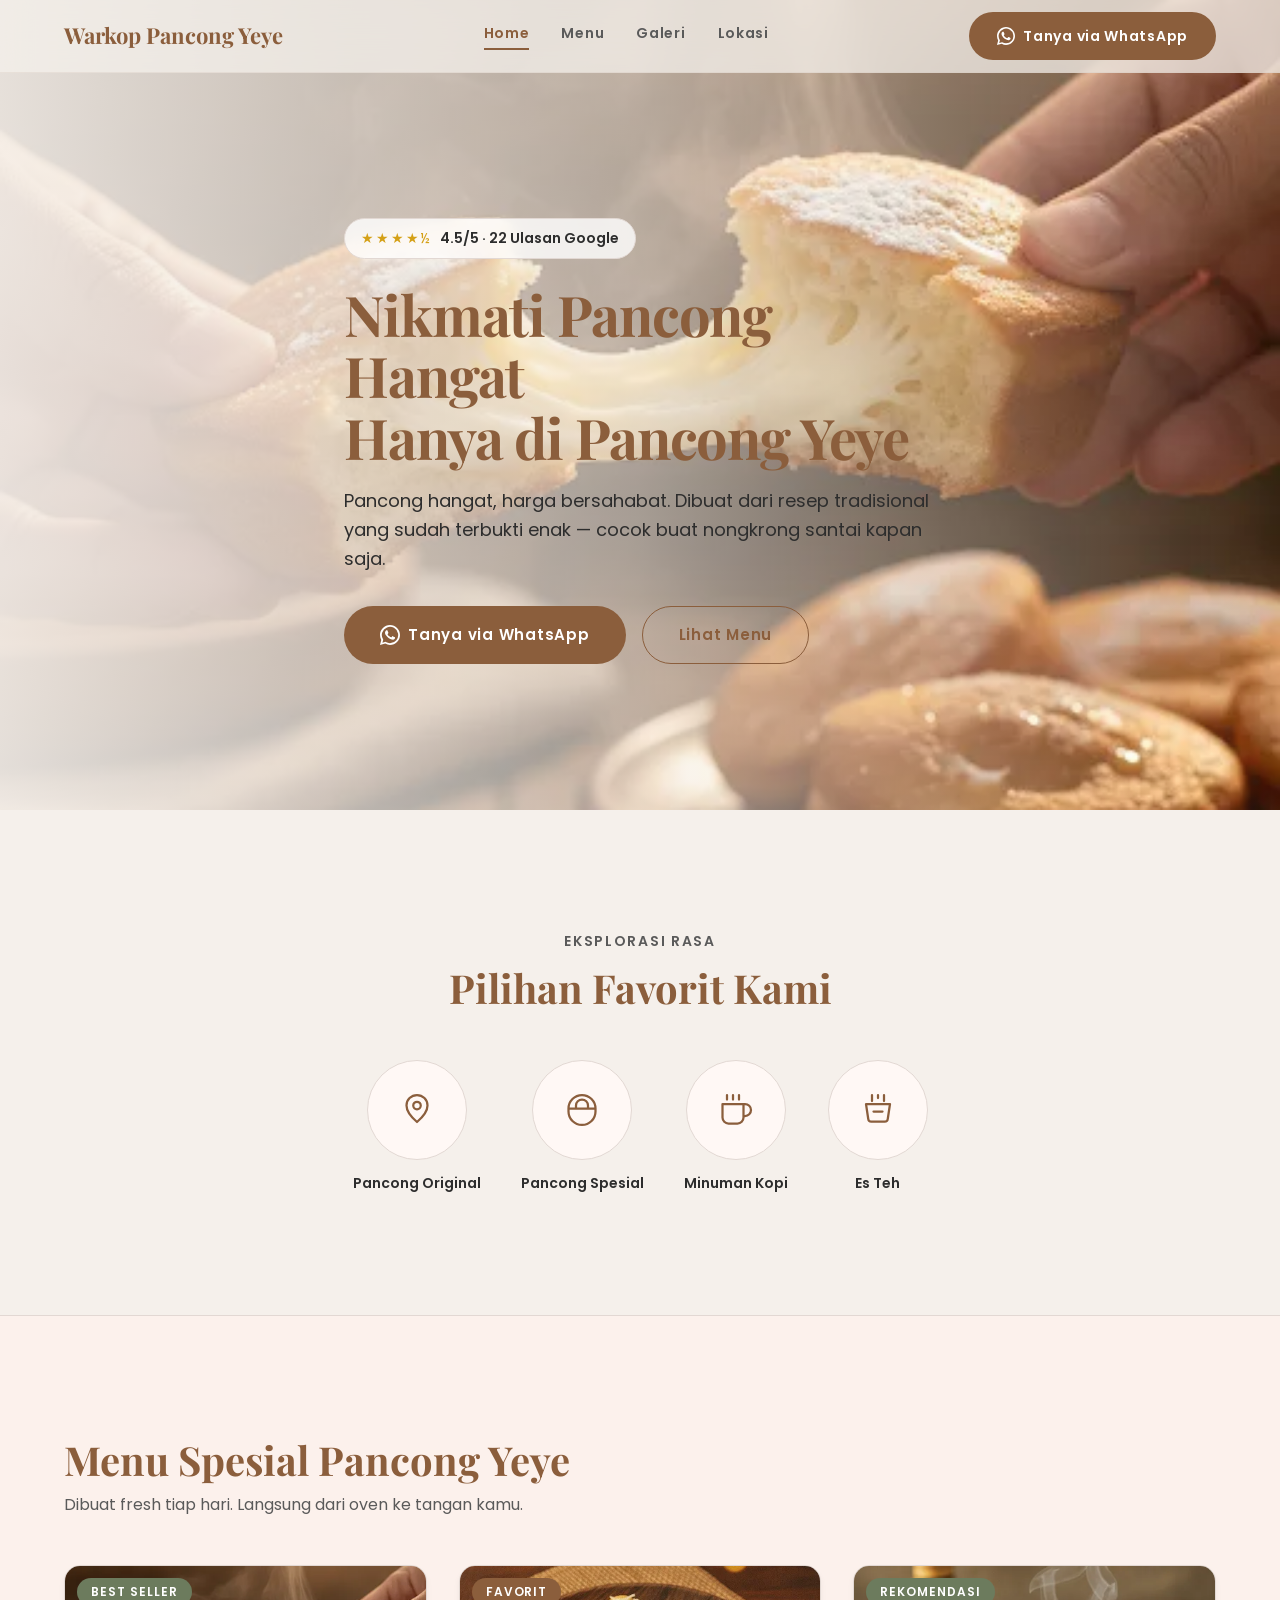
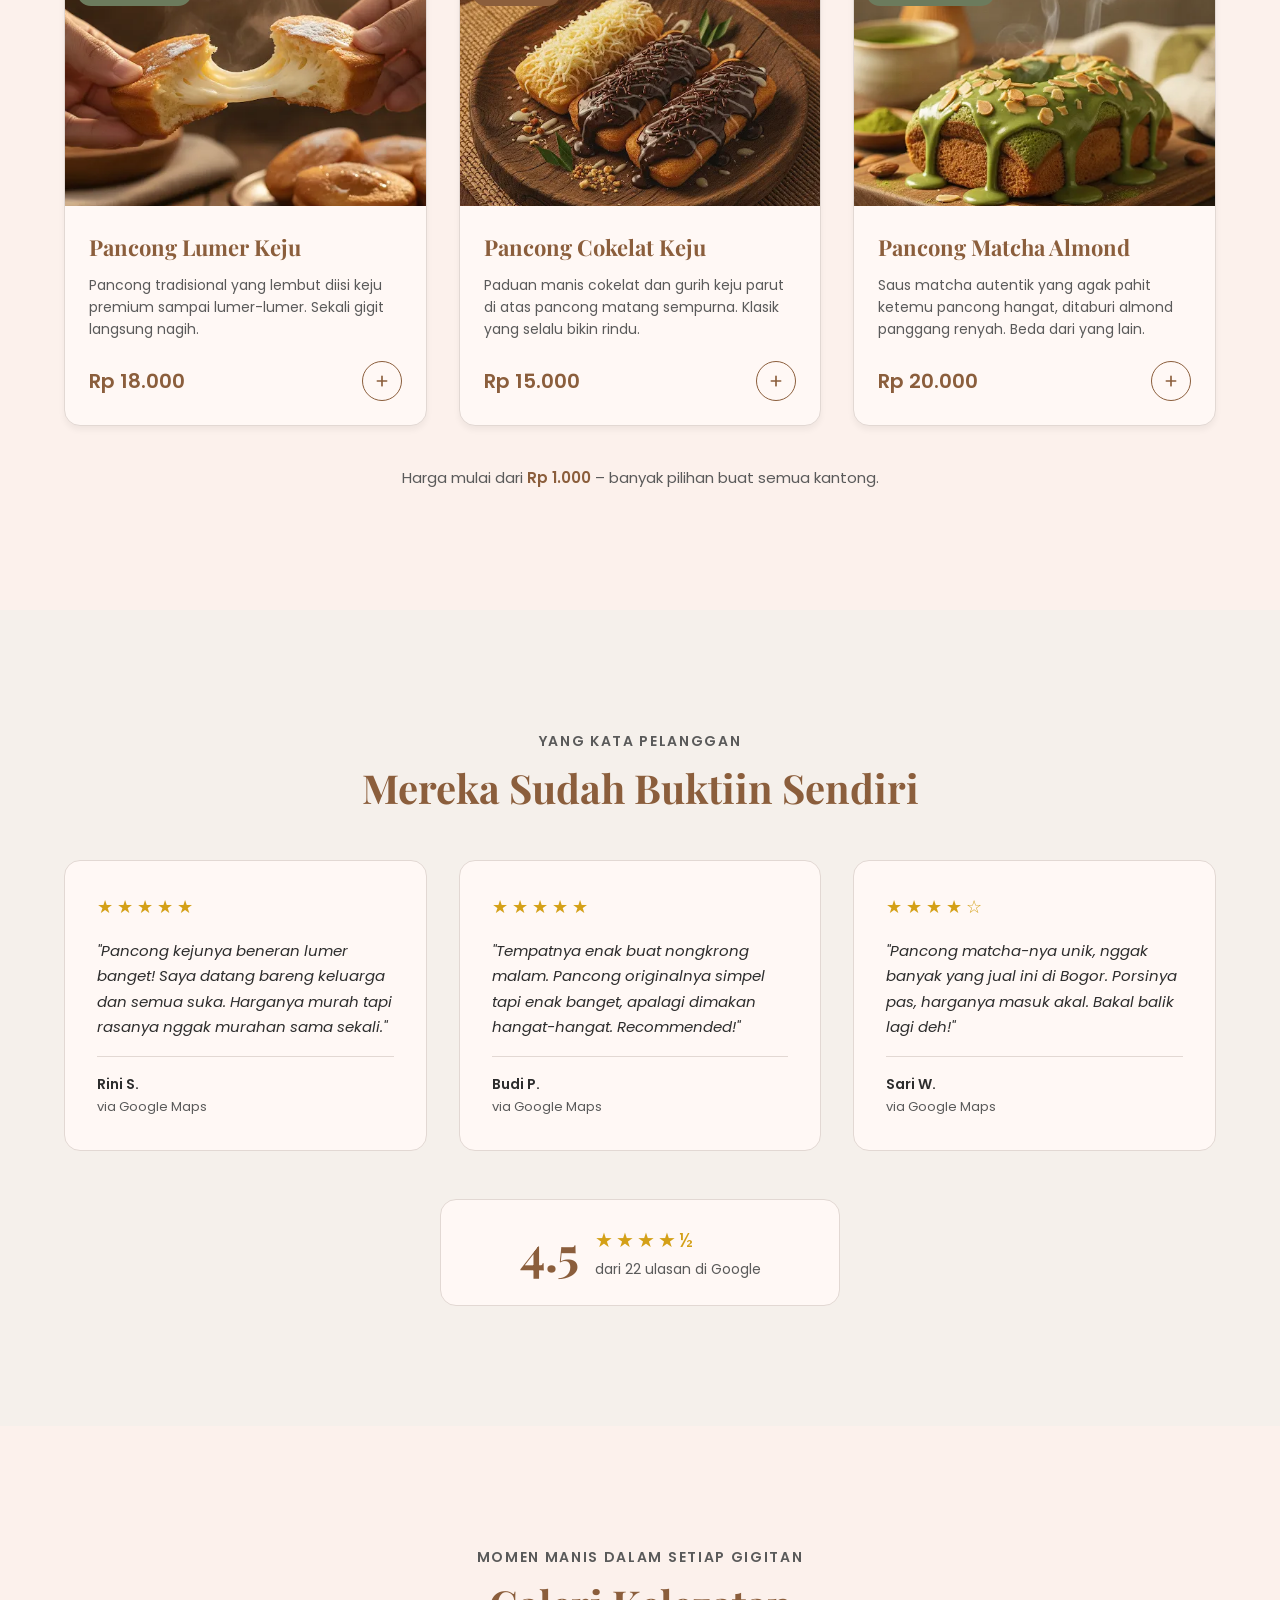
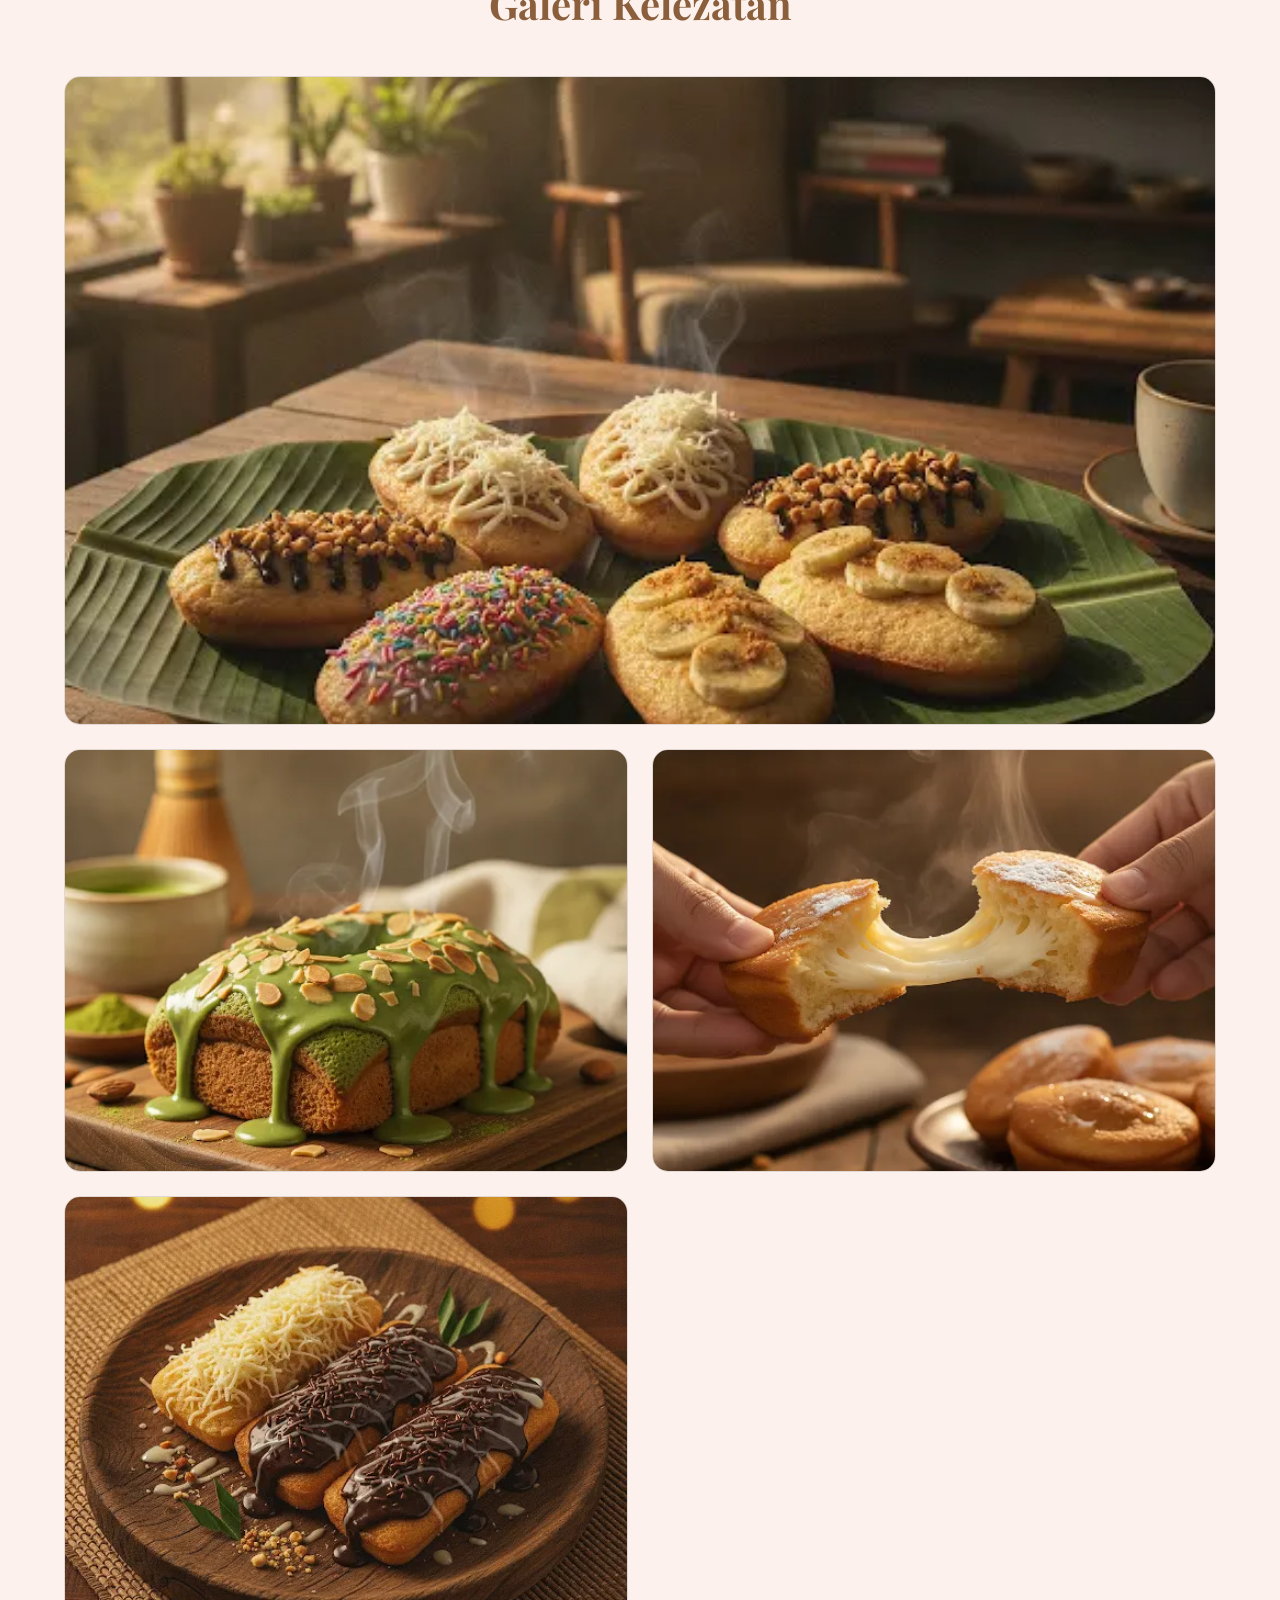
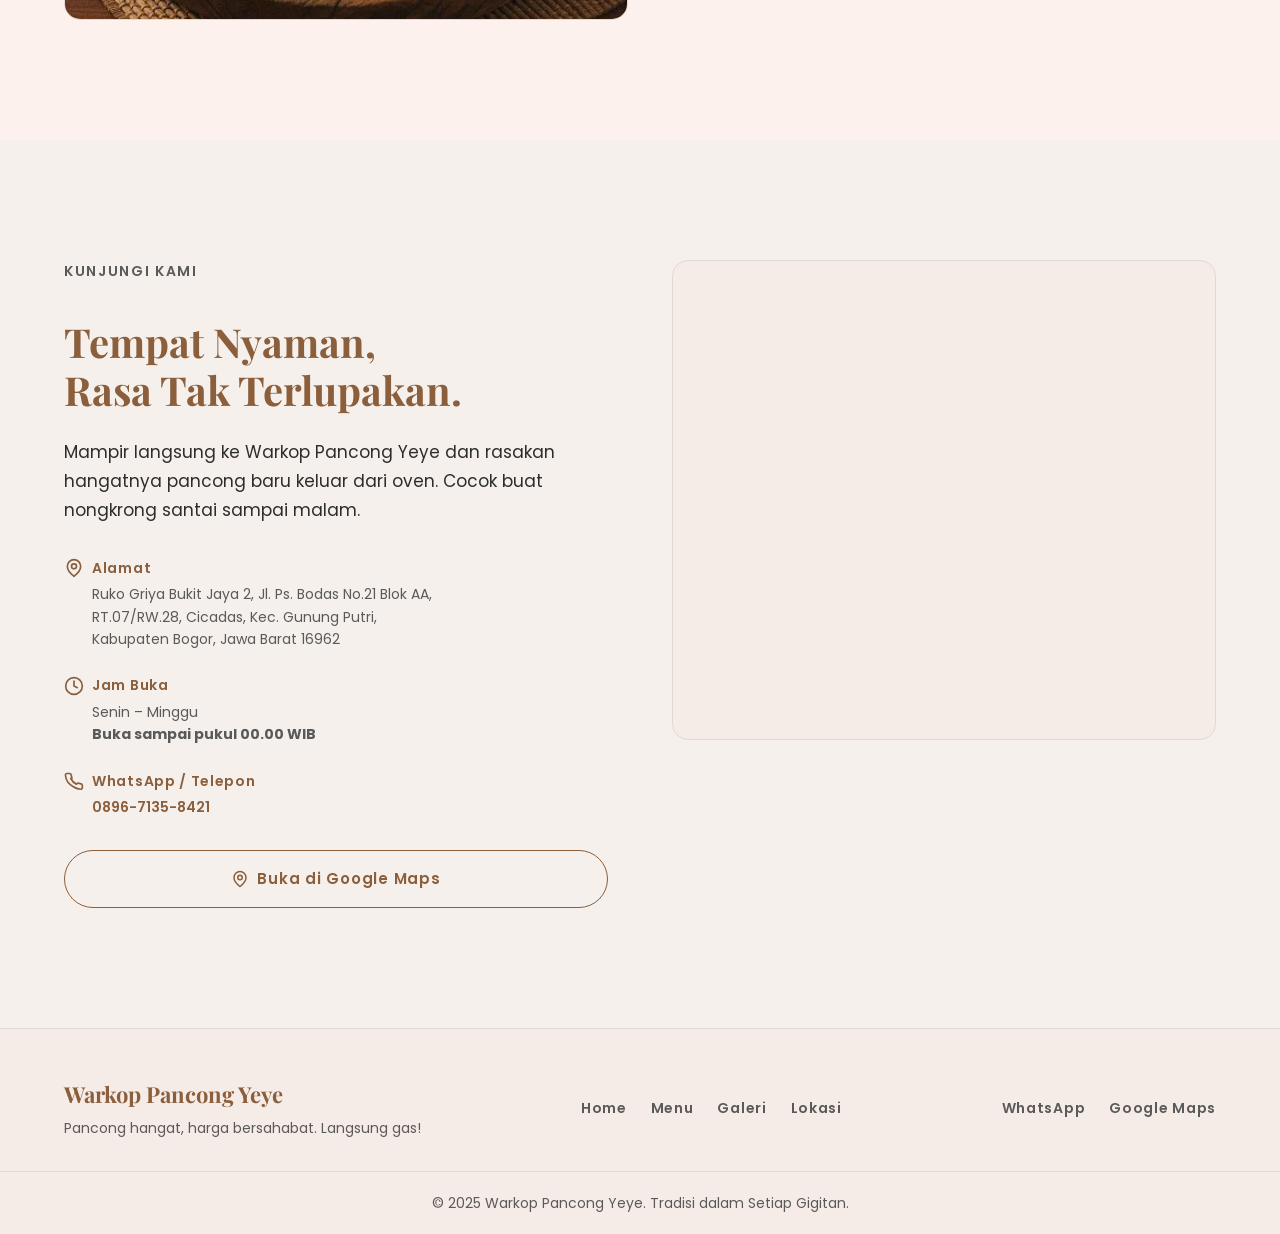
==== commit d7d8fade: "Perbaikan bug / update landing page" ====
--- a/index.html
+++ b/index.html
@@ -5,20 +5,27 @@
   <meta name="viewport" content="width=device-width, initial-scale=1.0" />
 
   <!-- SEO Primary -->
-  <title>Warkop Pancong Yeye – Pancong Hangat di Bogor, Harga Mulai Rp 1.000</title>
+  <title>Pancong Yeye - Dessert Pancong Premium Jakarta &amp; Bogor</title>
   <link rel="icon" type="image/svg+xml" href="data:image/svg+xml,<svg xmlns='http://www.w3.org/2000/svg' viewBox='0 0 100 100'><text y='.9em' font-size='90'>☕</text></svg>" />
-  <meta name="description" content="Warkop Pancong Yeye, warkop lokal di Bogor yang menjual kue pancong hangat dengan topping keju, cokelat, dan matcha. Rating 4.5/5 dari Google. Harga Rp 1.000–Rp 25.000. Buka sampai tengah malam!" />
+  <meta name="description" content="Pancong Yeye menyajikan dessert pancong premium dengan topping keju, cokelat, matcha, dan almond. Pancong hangat khas Bogor dengan rating 4.5/5. Harga mulai Rp 1.000. Buka sampai tengah malam!" />
   <meta name="robots" content="index, follow" />
+  <meta name="keywords" content="pancong yeye, pancong jakarta, dessert pancong, pancong bogor, kue pancong" />
   <link rel="canonical" href="https://warkoppancongyeye.id/" />
 
   <!-- Open Graph -->
   <meta property="og:type" content="restaurant" />
   <meta property="og:site_name" content="Warkop Pancong Yeye" />
-  <meta property="og:title" content="Warkop Pancong Yeye – Pancong Hangat di Bogor" />
-  <meta property="og:description" content="Pancong hangat, harga bersahabat. Rating 4.5/5 dari 22 ulasan Google. Mampir ke Warkop Pancong Yeye di Gunung Putri, Bogor!" />
+  <meta property="og:title" content="Pancong Yeye - Dessert Pancong Premium Jakarta &amp; Bogor" />
+  <meta property="og:description" content="Pancong Yeye: dessert pancong premium dengan topping keju, cokelat, matcha &amp; almond. Pancong hangat khas Bogor rating 4.5/5. Harga mulai Rp 1.000!" />
   <meta property="og:image" content="stitch_assets/Pancong_Cheese_Pull_Apart.jpg" />
   <meta property="og:url" content="https://warkoppancongyeye.id/" />
   <meta property="og:locale" content="id_ID" />
+  <meta property="og:image:width" content="1200" />
+  <meta property="og:image:height" content="630" />
+  <meta property="og:image:alt" content="Pancong Lumer Keju Warkop Pancong Yeye – keju meleleh dari dalam pancong yang masih mengepul" />
+
+  <!-- Preload Hero Image -->
+  <link rel="preload" as="image" href="stitch_assets/Pancong_Cheese_Pull_Apart.webp" fetchpriority="high" />
 
   <!-- Google Fonts -->
   <link rel="preconnect" href="https://fonts.googleapis.com" />
@@ -26,28 +33,34 @@
   <link
     rel="stylesheet"
     href="https://fonts.googleapis.com/css2?family=Playfair+Display:wght@700&family=Poppins:wght@400;600&display=swap"
-    media="print"
-    onload="this.media='all'"
   />
 
   <!-- Stylesheet -->
-  <link rel="stylesheet" href="style.css" media="print" onload="this.media='all'" />
+  <link rel="stylesheet" href="style.css" />
   <noscript>
     <link rel="stylesheet" href="https://fonts.googleapis.com/css2?family=Playfair+Display:wght@700&family=Poppins:wght@400;600&display=swap" />
     <link rel="stylesheet" href="style.css" />
   </noscript>
 
-  <!-- Schema Markup JSON-LD: CafeOrCoffeeShop -->
+  <!-- Twitter Card -->
+  <meta name="twitter:card" content="summary_large_image" />
+  <meta name="twitter:title" content="Pancong Yeye - Dessert Pancong Premium Jakarta &amp; Bogor" />
+  <meta name="twitter:description" content="Pancong Yeye: dessert pancong premium dengan topping keju, cokelat, matcha &amp; almond. Pancong hangat khas Bogor rating 4.5/5!" />
+  <meta name="twitter:image" content="stitch_assets/Pancong_Cheese_Pull_Apart.jpg" />
+
+  <!-- Schema Markup JSON-LD: LocalBusiness -->
   <script type="application/ld+json">
   {
     "@context": "https://schema.org",
-    "@type": "CafeOrCoffeeShop",
-    "name": "Warkop Pancong Yeye",
-    "description": "Warkop lokal di Bogor yang menjual kue pancong hangat dengan berbagai topping. Harga mulai Rp 1.000 hingga Rp 25.000.",
+    "@type": ["LocalBusiness", "Restaurant"],
+    "@id": "https://warkoppancongyeye.id/",
+    "name": "Pancong Yeye",
+    "description": "Pancong Yeye menyajikan dessert pancong premium dengan topping keju, cokelat, matcha, dan almond. Pancong hangat khas Bogor dengan rating 4.5/5.",
     "url": "https://warkoppancongyeye.id/",
-    "telephone": "+6208967135-8421",
-    "priceRange": "Rp 1.000 – Rp 25.000",
-    "servesCuisine": "Indonesian",
+    "telephone": "+6289671358421",
+    "priceRange": "affordable",
+    "servesCuisine": ["Dessert", "Snack"],
+    "image": "stitch_assets/hero.webp",
     "aggregateRating": {
       "@type": "AggregateRating",
       "ratingValue": "4.5",
@@ -56,7 +69,7 @@
     },
     "address": {
       "@type": "PostalAddress",
-      "streetAddress": "Ruko Griya Bukit Jaya 2, Jl. Ps. Bodas No.21 Blok AA, RT.07/RW.28, Cicadas",
+      "streetAddress": "Ruko Griya Bukit Jaya 2, Jl. Ps. Bodas No.21 Blok AA, Cicadas",
       "addressLocality": "Kecamatan Gunung Putri",
       "addressRegion": "Kabupaten Bogor",
       "postalCode": "16962",
@@ -73,7 +86,6 @@
       "opens": "00:00",
       "closes": "00:00"
     },
-    "image": "stitch_assets/Pancong_Cheese_Pull_Apart.jpg",
     "hasMap": "https://maps.google.com/?q=Warkop+Pancong+Yeye+Gunung+Putri+Bogor"
   }
   </script>
@@ -149,11 +161,12 @@
     <section id="hero" class="hero" aria-labelledby="hero-heading">
       <div class="hero__bg-wrapper" aria-hidden="true">
         <img
-          src="stitch_assets/Pancong_Cheese_Pull_Apart.jpg"
+          src="stitch_assets/Pancong_Cheese_Pull_Apart.webp"
           alt=""
           class="hero__bg-img"
           width="1920"
           height="1080"
+          loading="eager"
           fetchpriority="high"
         />
         <div class="hero__overlay"></div>
@@ -167,7 +180,7 @@
         </div>
 
         <h1 id="hero-heading" class="hero__title">
-          Nikmati Pancong Hangat<br />Hanya di Yeye
+          Nikmati Pancong Hangat<br />Hanya di Pancong Yeye
         </h1>
 
         <p class="hero__subtitle">
@@ -252,7 +265,7 @@
       <div class="container">
         <div class="section__header">
           <div>
-            <h2 id="menu-heading" class="section__title">Menu Spesial Yeye</h2>
+            <h2 id="menu-heading" class="section__title">Menu Spesial Pancong Yeye</h2>
             <p class="section__subtitle">Dibuat fresh tiap hari. Langsung dari oven ke tangan kamu.</p>
           </div>
         </div>
@@ -265,17 +278,18 @@
               <button
                 class="menu-card__img-btn"
                 aria-label="Lihat foto Pancong Lumer Keju lebih besar"
-                data-lightbox-src="stitch_assets/Pancong_Cheese_Pull_Apart.jpg"
+                data-lightbox-src="stitch_assets/Pancong_Cheese_Pull_Apart.webp"
                 data-lightbox-alt="Pancong Lumer Keju Warkop Pancong Yeye – keju meleleh dari dalam pancong yang masih mengepul"
                 data-lightbox-caption="Pancong Lumer Keju — Rp 18.000"
               >
                 <img
-                  src="stitch_assets/Pancong_Cheese_Pull_Apart.jpg"
+                  src="stitch_assets/Pancong_Cheese_Pull_Apart.webp"
                   alt="Pancong Lumer Keju Warkop Pancong Yeye – keju meleleh dari dalam pancong yang masih mengepul"
                   class="menu-card__img"
                   width="600"
                   height="400"
                   loading="lazy"
+                  decoding="async"
                 />
                 <span class="menu-card__zoom-hint" aria-hidden="true">
                   <svg xmlns="http://www.w3.org/2000/svg" width="20" height="20" viewBox="0 0 24 24" fill="none" stroke="currentColor" stroke-width="2" stroke-linecap="round" stroke-linejoin="round"><circle cx="11" cy="11" r="8"/><path d="M21 21l-4.35-4.35M11 8v6M8 11h6"/></svg>
@@ -307,17 +321,18 @@
               <button
                 class="menu-card__img-btn"
                 aria-label="Lihat foto Pancong Cokelat Keju lebih besar"
-                data-lightbox-src="stitch_assets/Pancong_Chocolate_Cheese.jpg"
+                data-lightbox-src="stitch_assets/Pancong_Chocolate_Cheese.webp"
                 data-lightbox-alt="Pancong Cokelat Keju Warkop Pancong Yeye – cokelat dan keju parut di atas pancong gurih"
                 data-lightbox-caption="Pancong Cokelat Keju — Rp 15.000"
               >
                 <img
-                  src="stitch_assets/Pancong_Chocolate_Cheese.jpg"
+                  src="stitch_assets/Pancong_Chocolate_Cheese.webp"
                   alt="Pancong Cokelat Keju Warkop Pancong Yeye – cokelat dan keju parut di atas pancong gurih"
                   class="menu-card__img"
                   width="600"
                   height="400"
                   loading="lazy"
+                  decoding="async"
                 />
                 <span class="menu-card__zoom-hint" aria-hidden="true">
                   <svg xmlns="http://www.w3.org/2000/svg" width="20" height="20" viewBox="0 0 24 24" fill="none" stroke="currentColor" stroke-width="2" stroke-linecap="round" stroke-linejoin="round"><circle cx="11" cy="11" r="8"/><path d="M21 21l-4.35-4.35M11 8v6M8 11h6"/></svg>
@@ -349,17 +364,18 @@
               <button
                 class="menu-card__img-btn"
                 aria-label="Lihat foto Pancong Matcha Almond lebih besar"
-                data-lightbox-src="stitch_assets/Pancong_Matcha_Almonds.jpg"
+                data-lightbox-src="stitch_assets/Pancong_Matcha_Almonds.webp"
                 data-lightbox-alt="Pancong Matcha Almond Warkop Pancong Yeye – saus matcha hijau mengalir di atas pancong dengan taburan almond"
                 data-lightbox-caption="Pancong Matcha Almond — Rp 20.000"
               >
                 <img
-                  src="stitch_assets/Pancong_Matcha_Almonds.jpg"
+                  src="stitch_assets/Pancong_Matcha_Almonds.webp"
                   alt="Pancong Matcha Almond Warkop Pancong Yeye – saus matcha hijau mengalir di atas pancong dengan taburan almond"
                   class="menu-card__img"
                   width="600"
                   height="400"
                   loading="lazy"
+                  decoding="async"
                 />
                 <span class="menu-card__zoom-hint" aria-hidden="true">
                   <svg xmlns="http://www.w3.org/2000/svg" width="20" height="20" viewBox="0 0 24 24" fill="none" stroke="currentColor" stroke-width="2" stroke-linecap="round" stroke-linejoin="round"><circle cx="11" cy="11" r="8"/><path d="M21 21l-4.35-4.35M11 8v6M8 11h6"/></svg>
@@ -463,17 +479,20 @@
           <button
             class="gallery__item gallery__item--large"
             aria-label="Lihat foto berbagai pancong di atas daun pisang lebih besar"
-            data-lightbox-src="stitch_assets/Pancong_Variety_Banana_Leaf.jpg"
+            data-lightbox-src="stitch_assets/Pancong_Variety_Banana_Leaf.webp"
             data-lightbox-alt="Berbagai macam kue pancong Warkop Pancong Yeye disajikan di atas daun pisang"
             data-lightbox-caption="Berbagai Varian Pancong Yeye"
           >
             <img
-              src="stitch_assets/Pancong_Variety_Banana_Leaf.jpg"
+              src="stitch_assets/Pancong_Variety_Banana_Leaf.webp"
               alt="Berbagai macam kue pancong Warkop Pancong Yeye disajikan di atas daun pisang"
               class="gallery__img"
               width="800"
-              height="600"
+              height="450"
               loading="lazy"
+              decoding="async"
+              srcset="stitch_assets/Pancong_Variety_Banana_Leaf_400.webp 400w, stitch_assets/Pancong_Variety_Banana_Leaf.webp 512w"
+              sizes="(max-width: 768px) 100vw, 800px"
             />
             <span class="gallery__zoom-hint" aria-hidden="true">
               <svg xmlns="http://www.w3.org/2000/svg" width="22" height="22" viewBox="0 0 24 24" fill="none" stroke="currentColor" stroke-width="2" stroke-linecap="round" stroke-linejoin="round"><circle cx="11" cy="11" r="8"/><path d="M21 21l-4.35-4.35M11 8v6M8 11h6"/></svg>
@@ -483,17 +502,20 @@
           <button
             class="gallery__item"
             aria-label="Lihat foto pancong matcha almond lebih besar"
-            data-lightbox-src="stitch_assets/Pancong_Matcha_Almonds.jpg"
+            data-lightbox-src="stitch_assets/Pancong_Matcha_Almonds.webp"
             data-lightbox-alt="Pancong Matcha Almond Warkop Pancong Yeye dengan saus matcha dan taburan almond panggang"
             data-lightbox-caption="Pancong Matcha Almond"
           >
             <img
-              src="stitch_assets/Pancong_Matcha_Almonds.jpg"
+              src="stitch_assets/Pancong_Matcha_Almonds.webp"
               alt="Pancong Matcha Almond Warkop Pancong Yeye dengan saus matcha dan taburan almond panggang"
               class="gallery__img"
               width="600"
-              height="500"
+              height="450"
               loading="lazy"
+              decoding="async"
+              srcset="stitch_assets/Pancong_Matcha_Almonds_400.webp 400w, stitch_assets/Pancong_Matcha_Almonds.webp 512w"
+              sizes="(max-width: 768px) 100vw, 800px"
             />
             <span class="gallery__zoom-hint" aria-hidden="true">
               <svg xmlns="http://www.w3.org/2000/svg" width="22" height="22" viewBox="0 0 24 24" fill="none" stroke="currentColor" stroke-width="2" stroke-linecap="round" stroke-linejoin="round"><circle cx="11" cy="11" r="8"/><path d="M21 21l-4.35-4.35M11 8v6M8 11h6"/></svg>
@@ -503,17 +525,20 @@
           <button
             class="gallery__item"
             aria-label="Lihat foto pancong keju lumer lebih besar"
-            data-lightbox-src="stitch_assets/Pancong_Cheese_Pull_Apart.jpg"
+            data-lightbox-src="stitch_assets/Pancong_Cheese_Pull_Apart.webp"
             data-lightbox-alt="Pancong Keju Lumer Warkop Pancong Yeye – tangan menarik pancong dan keju meleleh"
             data-lightbox-caption="Pancong Lumer Keju"
           >
             <img
-              src="stitch_assets/Pancong_Cheese_Pull_Apart.jpg"
+              src="stitch_assets/Pancong_Cheese_Pull_Apart.webp"
               alt="Pancong Keju Lumer Warkop Pancong Yeye – tangan menarik pancong dan keju meleleh"
               class="gallery__img"
               width="600"
-              height="500"
+              height="450"
               loading="lazy"
+              decoding="async"
+              srcset="stitch_assets/Pancong_Cheese_Pull_Apart_400.webp 400w, stitch_assets/Pancong_Cheese_Pull_Apart.webp 512w"
+              sizes="(max-width: 768px) 100vw, 800px"
             />
             <span class="gallery__zoom-hint" aria-hidden="true">
               <svg xmlns="http://www.w3.org/2000/svg" width="22" height="22" viewBox="0 0 24 24" fill="none" stroke="currentColor" stroke-width="2" stroke-linecap="round" stroke-linejoin="round"><circle cx="11" cy="11" r="8"/><path d="M21 21l-4.35-4.35M11 8v6M8 11h6"/></svg>
@@ -523,17 +548,20 @@
           <button
             class="gallery__item"
             aria-label="Lihat foto pancong cokelat keju lebih besar"
-            data-lightbox-src="stitch_assets/Pancong_Chocolate_Cheese.jpg"
+            data-lightbox-src="stitch_assets/Pancong_Chocolate_Cheese.webp"
             data-lightbox-alt="Pancong Cokelat Keju Warkop Pancong Yeye disajikan di atas piring kayu"
             data-lightbox-caption="Pancong Cokelat Keju"
           >
             <img
-              src="stitch_assets/Pancong_Chocolate_Cheese.jpg"
+              src="stitch_assets/Pancong_Chocolate_Cheese.webp"
               alt="Pancong Cokelat Keju Warkop Pancong Yeye disajikan di atas piring kayu"
               class="gallery__img"
               width="600"
-              height="500"
+              height="450"
               loading="lazy"
+              decoding="async"
+              srcset="stitch_assets/Pancong_Chocolate_Cheese_400.webp 400w, stitch_assets/Pancong_Chocolate_Cheese.webp 512w"
+              sizes="(max-width: 768px) 100vw, 800px"
             />
             <span class="gallery__zoom-hint" aria-hidden="true">
               <svg xmlns="http://www.w3.org/2000/svg" width="22" height="22" viewBox="0 0 24 24" fill="none" stroke="currentColor" stroke-width="2" stroke-linecap="round" stroke-linejoin="round"><circle cx="11" cy="11" r="8"/><path d="M21 21l-4.35-4.35M11 8v6M8 11h6"/></svg>
@@ -690,12 +718,14 @@
           alt=""
           width="1200"
           height="800"
+          loading="lazy"
+          decoding="async"
         />
         <figcaption id="lightbox-caption" class="lightbox__caption"></figcaption>
       </figure>
     </div>
   </div>
 
-  <script src="script.js"></script>
+  <script src="script.js" defer></script>
 </body>
 </html>
--- a/style.css
+++ b/style.css
@@ -70,7 +70,7 @@
 
 img {
   display: block;
-  max-width: 100%;
+  width: 100%;
   height: auto;
 }
 
--- a/style.css
+++ b/style.css
@@ -70,7 +70,7 @@
 
 img {
   display: block;
-  max-width: 100%;
+  width: 100%;
   height: auto;
 }
 
